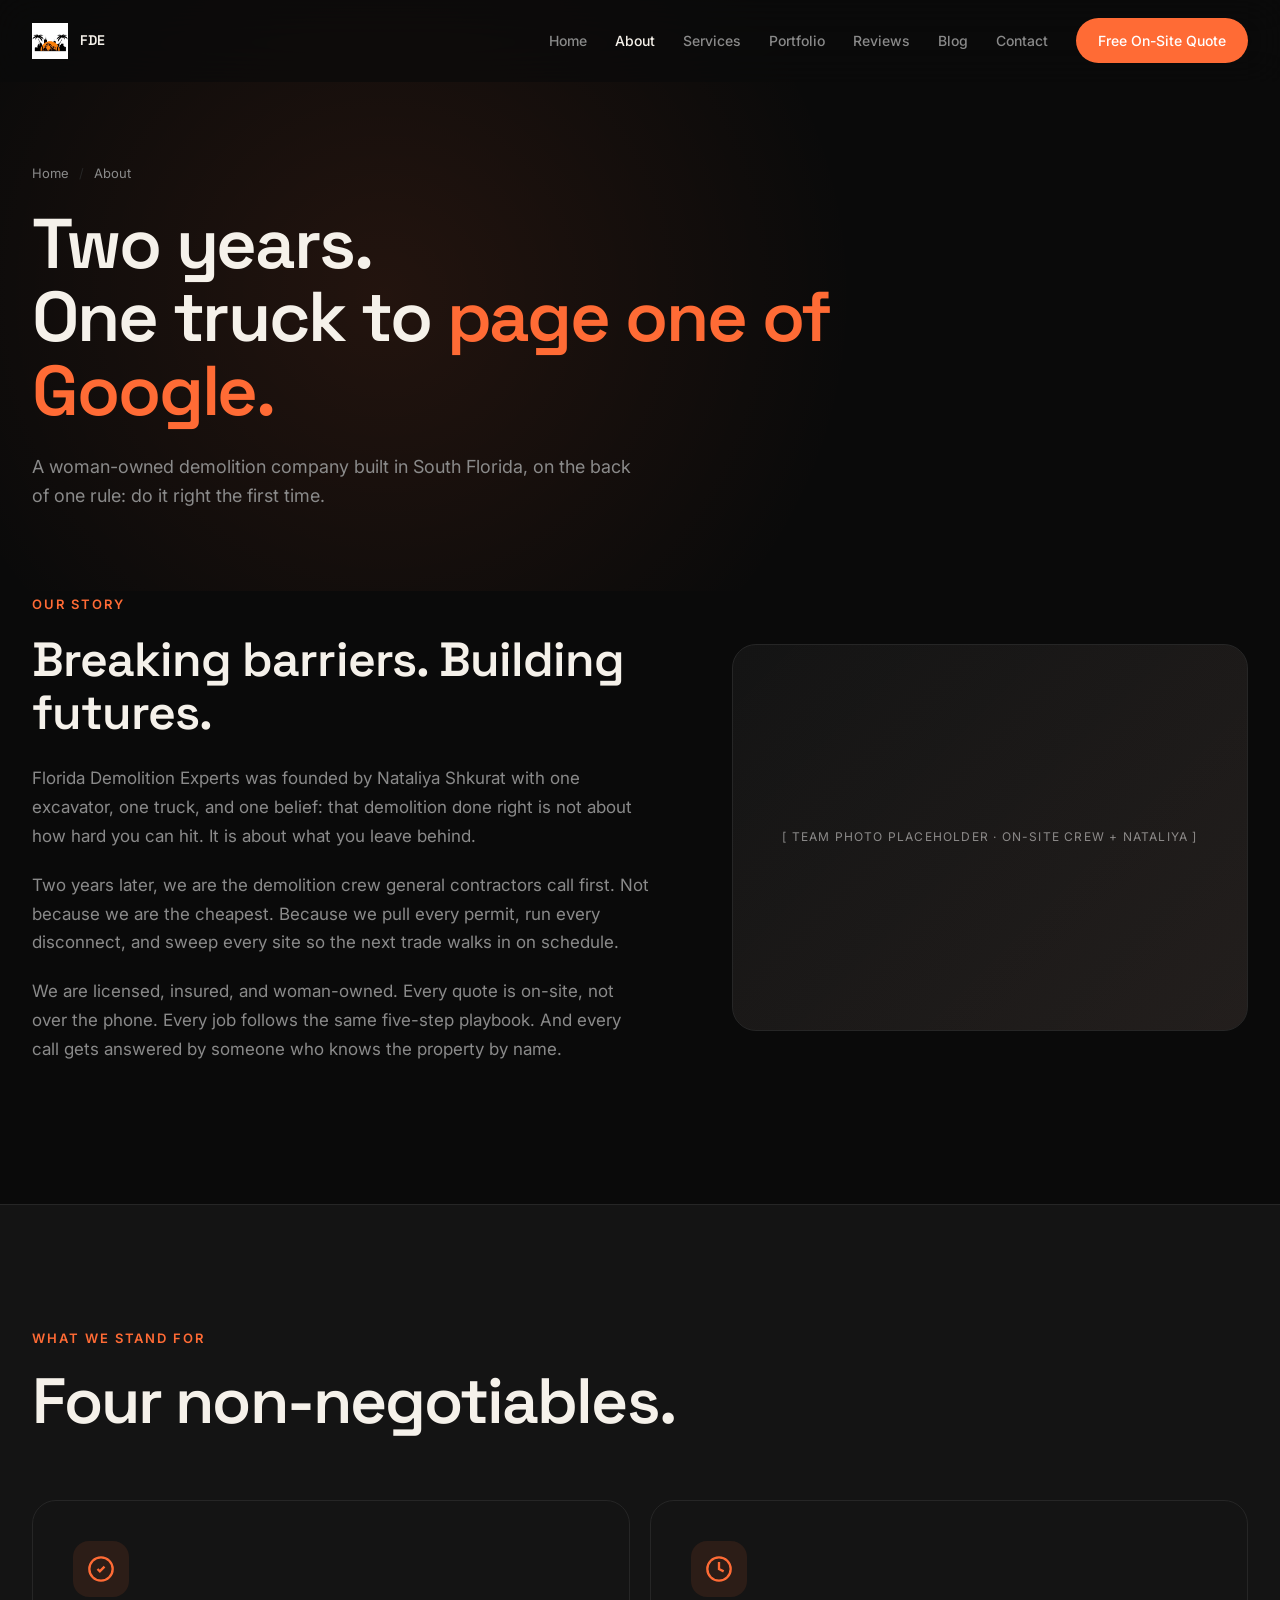
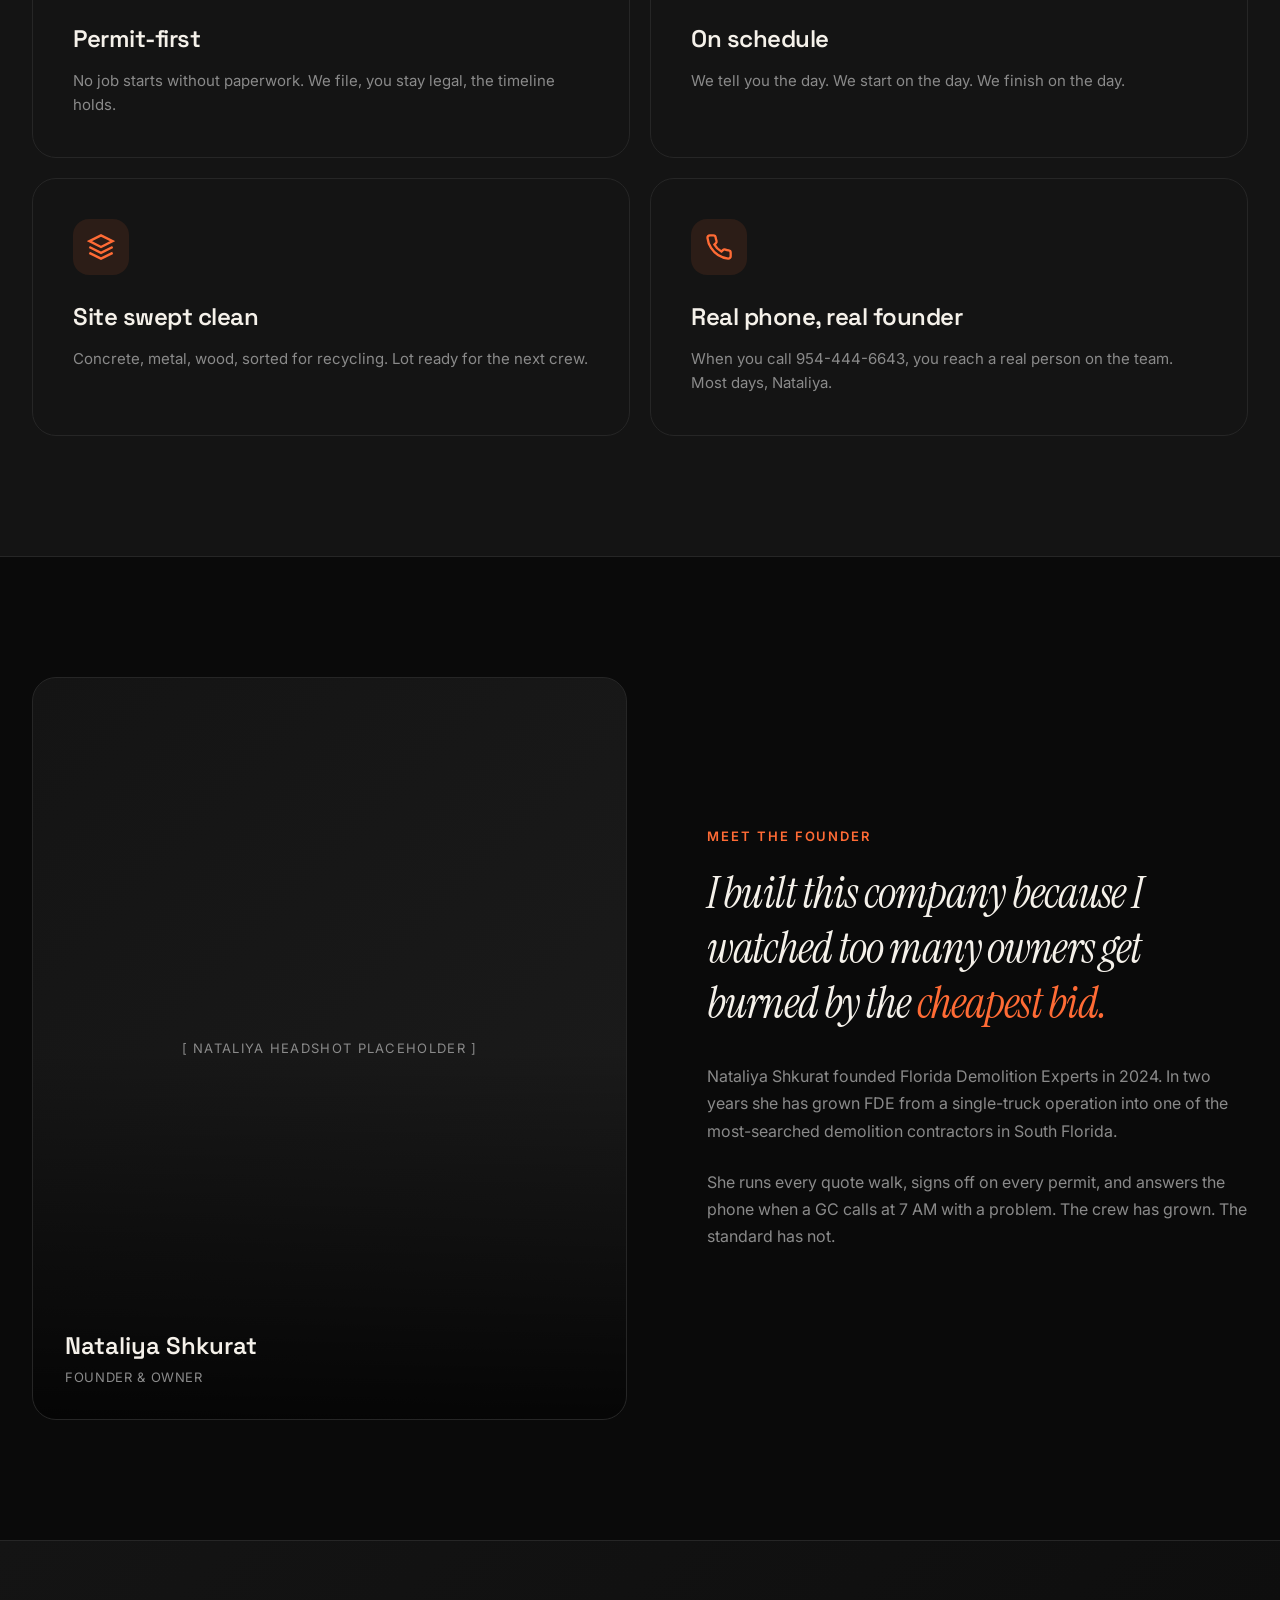
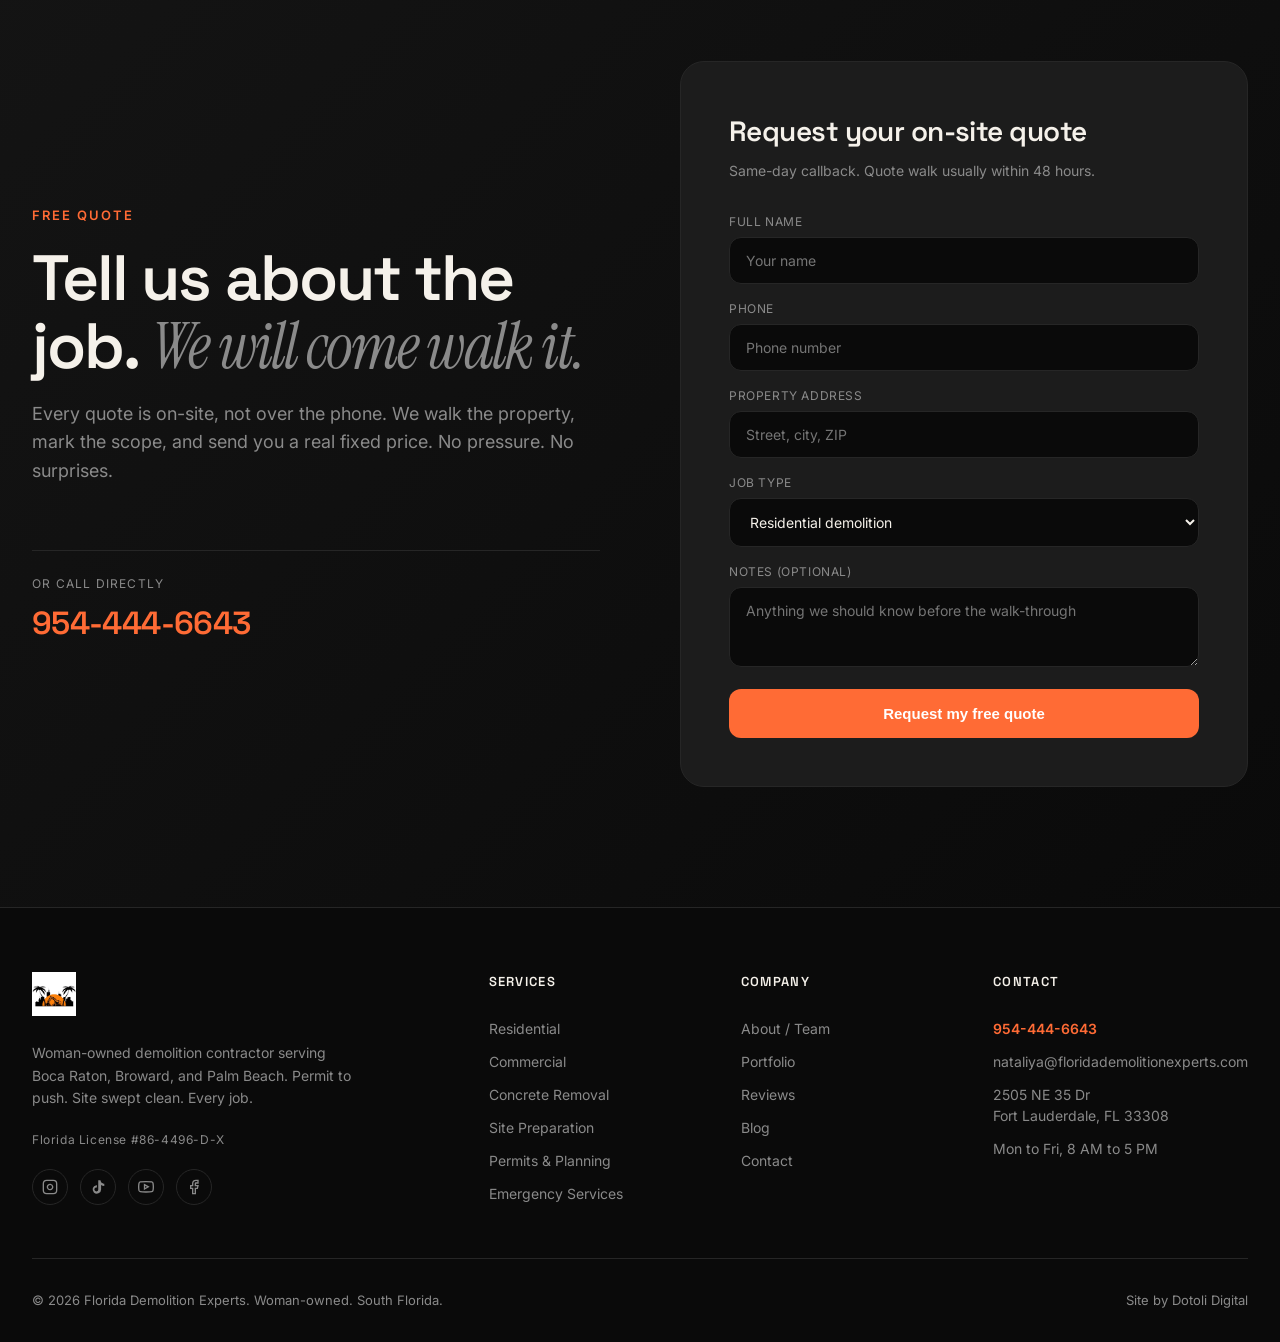
==== about.html @ e2eac2dc "Multi-page rebuild: 13 pages, real FDE brand content, full nav, services pages with FAQ, portfolio, " ====
<!DOCTYPE html>
<html lang="en">
<head>
<meta charset="UTF-8" />
<meta name="viewport" content="width=device-width, initial-scale=1.0" />
<title>About Florida Demolition Experts | Woman-Owned Demolition in South Florida</title>
<meta name="description" content="Florida Demolition Experts is a woman-owned demolition contractor founded by Nataliya Shkurat. Two years from one truck to page one of Google in South Florida." />
<meta property="og:title" content="About Florida Demolition Experts | Woman-Owned Demolition in South Florida" />
<meta property="og:description" content="Florida Demolition Experts is a woman-owned demolition contractor founded by Nataliya Shkurat. Two years from one truck to page one of Google in South Florida." />
<meta property="og:type" content="website" />
<link rel="icon" type="image/png" href="/fde-logo.png" />

<link rel="preconnect" href="https://fonts.googleapis.com">
<link rel="preconnect" href="https://fonts.gstatic.com" crossorigin>
<link href="https://fonts.googleapis.com/css2?family=Space+Grotesk:wght@400;500;600;700&family=Inter:wght@300;400;500;600;700&family=Instrument+Serif:ital@0;1&display=swap" rel="stylesheet">
<link rel="stylesheet" href="/styles.css">
</head>
<body>
<nav class="top" id="nav">
  <div class="container nav-inner">
    <a href="/" class="logo">
      <img src="/fde-logo.png" alt="Florida Demolition Experts" />
      <span class="logo-text">FDE</span>
    </a>
    <button class="nav-toggle" aria-label="Menu" onclick="document.querySelector('.nav-links').classList.toggle('open')">
      <svg viewBox="0 0 24 24" fill="none" stroke="currentColor" stroke-width="2"><line x1="3" y1="6" x2="21" y2="6"/><line x1="3" y1="12" x2="21" y2="12"/><line x1="3" y1="18" x2="21" y2="18"/></svg>
    </button>
    <div class="nav-links">
      <a href="/" class="">Home</a><a href="/about.html" class="active">About</a><a href="/services.html" class="">Services</a><a href="/portfolio.html" class="">Portfolio</a><a href="/reviews.html" class="">Reviews</a><a href="/blog.html" class="">Blog</a><a href="/contact.html" class="">Contact</a>
      <a href="/contact.html" class="nav-cta">Free On-Site Quote</a>
    </div>
  </div>
</nav>
<section class="page-header">
  <div class="container">
    <div class="crumb"><a href="/">Home</a><span class="sep">/</span><span>About</span></div>
    <h1 style="font-family:'Space Grotesk'; font-size: clamp(40px,5.5vw,72px); font-weight: 600; line-height: 1.05; letter-spacing: -0.03em; max-width: 900px;">Two years.<br>One truck to <span style="color: var(--accent);">page one of Google.</span></h1>
    <p style="color: var(--muted); font-size: 18px; max-width: 600px; margin-top: 24px; line-height: 1.6;">A woman-owned demolition company built in South Florida, on the back of one rule: do it right the first time.</p>
  </div>
</section>

<section style="padding-top: 0;">
  <div class="container">
    <div class="two-col">
      <div class="two-col-text reveal">
        <span class="section-eyebrow">Our Story</span>
        <h2>Breaking barriers. Building futures.</h2>
        <p>Florida Demolition Experts was founded by Nataliya Shkurat with one excavator, one truck, and one belief: that demolition done right is not about how hard you can hit. It is about what you leave behind.</p>
        <p>Two years later, we are the demolition crew general contractors call first. Not because we are the cheapest. Because we pull every permit, run every disconnect, and sweep every site so the next trade walks in on schedule.</p>
        <p>We are licensed, insured, and woman-owned. Every quote is on-site, not over the phone. Every job follows the same five-step playbook. And every call gets answered by someone who knows the property by name.</p>
      </div>
      <div class="image-block reveal">[ Team photo placeholder &middot; on-site crew + Nataliya ]</div>
    </div>
  </div>
</section>

<section class="process-section">
  <div class="container">
    <div class="reveal">
      <span class="section-eyebrow">What We Stand For</span>
      <h2 class="section-title">Four non-negotiables.</h2>
    </div>
    <div class="why-grid" style="margin-top: 64px;">
      <div class="why-card reveal">
        <div class="why-icon"><svg width="28" height="28" viewBox="0 0 24 24" fill="none" stroke="currentColor" stroke-width="2"><path d="M9 12l2 2 4-4"/><circle cx="12" cy="12" r="10"/></svg></div>
        <h3>Permit-first</h3>
        <p>No job starts without paperwork. We file, you stay legal, the timeline holds.</p>
      </div>
      <div class="why-card reveal">
        <div class="why-icon"><svg width="28" height="28" viewBox="0 0 24 24" fill="none" stroke="currentColor" stroke-width="2"><circle cx="12" cy="12" r="10"/><polyline points="12 6 12 12 16 14"/></svg></div>
        <h3>On schedule</h3>
        <p>We tell you the day. We start on the day. We finish on the day.</p>
      </div>
      <div class="why-card reveal">
        <div class="why-icon"><svg width="28" height="28" viewBox="0 0 24 24" fill="none" stroke="currentColor" stroke-width="2"><path d="M12 2L2 7l10 5 10-5-10-5z"/><path d="M2 17l10 5 10-5"/><path d="M2 12l10 5 10-5"/></svg></div>
        <h3>Site swept clean</h3>
        <p>Concrete, metal, wood, sorted for recycling. Lot ready for the next crew.</p>
      </div>
      <div class="why-card reveal">
        <div class="why-icon"><svg width="28" height="28" viewBox="0 0 24 24" fill="none" stroke="currentColor" stroke-width="2"><path d="M22 16.92v3a2 2 0 0 1-2.18 2 19.79 19.79 0 0 1-8.63-3.07 19.5 19.5 0 0 1-6-6 19.79 19.79 0 0 1-3.07-8.67A2 2 0 0 1 4.11 2h3a2 2 0 0 1 2 1.72 12.84 12.84 0 0 0 .7 2.81 2 2 0 0 1-.45 2.11L8.09 9.91a16 16 0 0 0 6 6l1.27-1.27a2 2 0 0 1 2.11-.45 12.84 12.84 0 0 0 2.81.7A2 2 0 0 1 22 16.92z"/></svg></div>
        <h3>Real phone, real founder</h3>
        <p>When you call 954-444-6643, you reach a real person on the team. Most days, Nataliya.</p>
      </div>
    </div>
  </div>
</section>

<section>
  <div class="container">
    <div class="founder-grid">
      <div class="founder-image reveal">
        <div class="placeholder-text">[ Nataliya headshot placeholder ]</div>
        <div class="founder-image-overlay"></div>
        <div class="founder-image-text">
          <div class="name">Nataliya Shkurat</div>
          <div class="role">Founder &amp; Owner</div>
        </div>
      </div>
      <div class="reveal">
        <span class="section-eyebrow">Meet the Founder</span>
        <p class="founder-quote">I built this company because I watched too many owners get burned by the <span class="highlight">cheapest bid.</span></p>
        <p class="founder-bio">Nataliya Shkurat founded Florida Demolition Experts in 2024. In two years she has grown FDE from a single-truck operation into one of the most-searched demolition contractors in South Florida.</p>
        <p class="founder-bio">She runs every quote walk, signs off on every permit, and answers the phone when a GC calls at 7 AM with a problem. The crew has grown. The standard has not.</p>
      </div>
    </div>
  </div>
</section>
<section id="contact" class="cta-section">
  <div class="container">
    <div class="cta-grid">
      <div class="reveal">
        <span class="section-eyebrow">Free Quote</span>
        <h2 class="section-title">Tell us about the job. <span class="italic-line">We will come walk it.</span></h2>
        <p class="section-sub">Every quote is on-site, not over the phone. We walk the property, mark the scope, and send you a real fixed price. No pressure. No surprises.</p>
        <div style="display:flex; align-items:center; gap:24px; padding-top: 24px; border-top: 1px solid var(--line);">
          <div>
            <div style="color: var(--muted); font-size: 12px; letter-spacing: 0.1em; text-transform: uppercase; margin-bottom: 6px;">Or call directly</div>
            <a href="tel:9544446643" style="font-family: 'Space Grotesk'; font-size: 32px; font-weight: 600; color: var(--accent); text-decoration: none; letter-spacing: -0.02em;">954-444-6643</a>
          </div>
        </div>
      </div>
      <div class="cta-form-card reveal">
        <h3>Request your on-site quote</h3>
        <p class="sub">Same-day callback. Quote walk usually within 48 hours.</p>
        <form onsubmit="event.preventDefault(); alert('Thanks. We will call you within one business day at the number provided.'); this.reset();">
          <div class="form-field"><label for="name">Full name</label><input id="name" name="name" type="text" required placeholder="Your name" /></div>
          <div class="form-field"><label for="phone">Phone</label><input id="phone" name="phone" type="tel" required placeholder="Phone number" /></div>
          <div class="form-field"><label for="address">Property address</label><input id="address" name="address" type="text" required placeholder="Street, city, ZIP" /></div>
          <div class="form-field"><label for="type">Job type</label>
            <select id="type" name="type">
              <option>Residential demolition</option>
              <option>Commercial demolition</option>
              <option>Concrete removal</option>
              <option>Site preparation</option>
              <option>Pool removal</option>
              <option>Permits only</option>
              <option>Emergency / disaster response</option>
              <option>Not sure yet</option>
            </select>
          </div>
          <div class="form-field"><label for="notes">Notes (optional)</label><textarea id="notes" name="notes" placeholder="Anything we should know before the walk-through"></textarea></div>
          <button type="submit" class="form-submit">Request my free quote</button>
        </form>
      </div>
    </div>
  </div>
</section>
<footer>
  <div class="container">
    <div class="footer-grid">
      <div class="footer-brand">
        <img src="/fde-logo.png" alt="Florida Demolition Experts" />
        <p>Woman-owned demolition contractor serving Boca Raton, Broward, and Palm Beach. Permit to push. Site swept clean. Every job.</p>
        <p class="license">Florida License #86-4496-D-X</p>
        <div class="social-links">
          <a href="https://www.instagram.com/floridademolitionexperts/" target="_blank" rel="noopener" aria-label="Instagram"><svg viewBox="0 0 24 24" fill="none" stroke="currentColor" stroke-width="2"><rect x="2" y="2" width="20" height="20" rx="5"/><path d="M16 11.37A4 4 0 1 1 12.63 8 4 4 0 0 1 16 11.37z"/><line x1="17.5" y1="6.5" x2="17.51" y2="6.5"/></svg></a>
          <a href="https://www.tiktok.com/@florida.demolitio" target="_blank" rel="noopener" aria-label="TikTok"><svg viewBox="0 0 24 24" fill="currentColor"><path d="M19.59 6.69a4.83 4.83 0 0 1-3.77-4.25V2h-3.45v13.67a2.89 2.89 0 0 1-5.2 1.74 2.89 2.89 0 0 1 2.31-4.64 2.93 2.93 0 0 1 .88.13V9.4a6.84 6.84 0 0 0-1-.05A6.33 6.33 0 0 0 5.8 20.1a6.34 6.34 0 0 0 10.86-4.43V9.01a8.16 8.16 0 0 0 4.77 1.52v-3.4a4.85 4.85 0 0 1-1.84-.44z"/></svg></a>
          <a href="https://www.youtube.com/@FloridaDemolitionExperts" target="_blank" rel="noopener" aria-label="YouTube"><svg viewBox="0 0 24 24" fill="none" stroke="currentColor" stroke-width="2"><path d="M22.54 6.42a2.78 2.78 0 0 0-1.94-2C18.88 4 12 4 12 4s-6.88 0-8.6.46a2.78 2.78 0 0 0-1.94 2A29 29 0 0 0 1 11.75a29 29 0 0 0 .46 5.33A2.78 2.78 0 0 0 3.4 19c1.72.46 8.6.46 8.6.46s6.88 0 8.6-.46a2.78 2.78 0 0 0 1.94-2 29 29 0 0 0 .46-5.25 29 29 0 0 0-.46-5.33z"/><polygon points="9.75 15.02 15.5 11.75 9.75 8.48 9.75 15.02"/></svg></a>
          <a href="https://www.facebook.com/profile.php?id=61574911868153" target="_blank" rel="noopener" aria-label="Facebook"><svg viewBox="0 0 24 24" fill="none" stroke="currentColor" stroke-width="2"><path d="M18 2h-3a5 5 0 0 0-5 5v3H7v4h3v8h4v-8h3l1-4h-4V7a1 1 0 0 1 1-1h3z"/></svg></a>
        </div>
      </div>
      <div class="footer-col">
        <h5>Services</h5>
        <a href="/residential.html">Residential</a>
        <a href="/commercial.html">Commercial</a>
        <a href="/concrete-removal.html">Concrete Removal</a>
        <a href="/site-preparation.html">Site Preparation</a>
        <a href="/permits.html">Permits &amp; Planning</a>
        <a href="/emergency.html">Emergency Services</a>
      </div>
      <div class="footer-col">
        <h5>Company</h5>
        <a href="/about.html">About / Team</a>
        <a href="/portfolio.html">Portfolio</a>
        <a href="/reviews.html">Reviews</a>
        <a href="/blog.html">Blog</a>
        <a href="/contact.html">Contact</a>
      </div>
      <div class="footer-col">
        <h5>Contact</h5>
        <a href="tel:9544446643" style="color: var(--accent); font-weight: 600;">954-444-6643</a>
        <a href="mailto:nataliya@floridademolitionexperts.com">nataliya@floridademolitionexperts.com</a>
        <p style="color: var(--muted); font-size: 14px;">2505 NE 35 Dr<br>Fort Lauderdale, FL 33308</p>
        <p style="color: var(--muted); font-size: 14px;">Mon to Fri, 8 AM to 5 PM</p>
      </div>
    </div>
    <div class="footer-bottom">
      <div>&copy; 2026 Florida Demolition Experts. Woman-owned. South Florida.</div>
      <div>Site by Dotoli Digital</div>
    </div>
  </div>
</footer>
<a href="tel:9544446643" class="sticky-cta">Call 954-444-6643</a>
<script>
const nav = document.getElementById('nav');
window.addEventListener('scroll', () => {
  if (window.scrollY > 40) nav.classList.add('scrolled');
  else nav.classList.remove('scrolled');
});
const observer = new IntersectionObserver((entries) => {
  entries.forEach(entry => { if (entry.isIntersecting) entry.target.classList.add('visible'); });
}, { threshold: 0.1, rootMargin: '0px 0px -50px 0px' });
document.querySelectorAll('.reveal').forEach(el => observer.observe(el));
</script>
</body>
</html>
---- styles.css ----
/* ============================================================
   FLORIDA DEMOLITION EXPERTS  |  SHARED STYLES
   ============================================================ */

* { box-sizing: border-box; margin: 0; padding: 0; }

:root {
  --bg: #0A0A0A;
  --surface: #141414;
  --surface-2: #1C1C1C;
  --accent: #FF6B35;
  --accent-2: #FFB400;
  --accent-soft: rgba(255, 107, 53, 0.1);
  --accent-border: rgba(255, 107, 53, 0.3);
  --text: #F5F1EA;
  --muted: #8A8A8A;
  --line: #262626;
}

html { scroll-behavior: smooth; }
body {
  font-family: 'Inter', sans-serif;
  background: var(--bg);
  color: var(--text);
  line-height: 1.5;
  -webkit-font-smoothing: antialiased;
  overflow-x: hidden;
}

.serif { font-family: 'Instrument Serif', serif; font-style: italic; }
.display { font-family: 'Space Grotesk', sans-serif; letter-spacing: -0.02em; }
.container { max-width: 1320px; margin: 0 auto; padding: 0 32px; }
@media (max-width: 768px) { .container { padding: 0 20px; } }

a { color: inherit; text-decoration: none; }

/* ============= NAV ============= */
nav.top {
  position: fixed; top: 0; left: 0; right: 0; z-index: 100;
  padding: 18px 0;
  background: rgba(10, 10, 10, 0.7);
  backdrop-filter: blur(20px);
  -webkit-backdrop-filter: blur(20px);
  border-bottom: 1px solid transparent;
  transition: all 0.3s ease;
}
nav.top.scrolled { border-bottom: 1px solid var(--line); background: rgba(10, 10, 10, 0.95); }
.nav-inner { display: flex; align-items: center; justify-content: space-between; }
.logo { display: flex; align-items: center; gap: 12px; }
.logo img { height: 36px; width: auto; }
.logo-text { font-family: 'Space Grotesk'; font-weight: 600; font-size: 14px; letter-spacing: 0.05em; text-transform: uppercase; }
.nav-links { display: flex; gap: 28px; align-items: center; }
.nav-links a { color: var(--muted); font-size: 14px; font-weight: 500; transition: color 0.2s; }
.nav-links a:hover, .nav-links a.active { color: var(--text); }
.nav-cta { background: var(--accent); color: white !important; padding: 12px 22px; border-radius: 100px; font-weight: 600; font-size: 14px; transition: transform 0.2s, box-shadow 0.2s; }
.nav-cta:hover { transform: translateY(-2px); box-shadow: 0 8px 24px rgba(255, 107, 53, 0.3); }

/* Mobile nav */
.nav-toggle { display: none; background: none; border: none; color: var(--text); cursor: pointer; padding: 8px; }
.nav-toggle svg { width: 24px; height: 24px; }
@media (max-width: 980px) {
  .nav-toggle { display: block; }
  .nav-links {
    position: fixed; top: 72px; left: 0; right: 0;
    background: var(--bg); border-bottom: 1px solid var(--line);
    flex-direction: column; padding: 24px; gap: 20px;
    transform: translateY(-150%); transition: transform 0.3s;
    align-items: stretch;
  }
  .nav-links.open { transform: translateY(0); }
  .nav-links a { padding: 8px 0; font-size: 16px; }
  .nav-cta { text-align: center; }
}

/* ============= HERO ============= */
.hero {
  min-height: 88vh;
  padding: 140px 0 80px;
  position: relative; overflow: hidden;
  display: flex; align-items: center;
}
.hero.hero-tall { min-height: 100vh; }
.hero.hero-short { min-height: 60vh; padding: 160px 0 80px; }
.hero::before {
  content: ''; position: absolute; inset: 0;
  background:
    radial-gradient(circle at 20% 30%, rgba(255, 107, 53, 0.18) 0%, transparent 50%),
    radial-gradient(circle at 80% 70%, rgba(255, 180, 0, 0.10) 0%, transparent 50%),
    linear-gradient(180deg, transparent 40%, var(--bg) 100%);
  z-index: 0;
}
.hero-grid {
  position: absolute; inset: 0; z-index: 0; opacity: 0.4;
  background-image:
    linear-gradient(rgba(255, 255, 255, 0.03) 1px, transparent 1px),
    linear-gradient(90deg, rgba(255, 255, 255, 0.03) 1px, transparent 1px);
  background-size: 60px 60px;
  mask-image: radial-gradient(ellipse at center, black 30%, transparent 75%);
  -webkit-mask-image: radial-gradient(ellipse at center, black 30%, transparent 75%);
}
.hero-content { position: relative; z-index: 1; }
.hero-eyebrow {
  display: inline-flex; align-items: center; gap: 10px;
  background: var(--accent-soft); border: 1px solid var(--accent-border);
  padding: 8px 16px; border-radius: 100px; font-size: 12px; font-weight: 500;
  color: var(--accent); margin-bottom: 28px;
  text-transform: uppercase; letter-spacing: 0.1em;
}
.hero-eyebrow .dot { width: 6px; height: 6px; background: var(--accent); border-radius: 50%; animation: pulse 2s infinite; }
@keyframes pulse { 0%, 100% { opacity: 1; } 50% { opacity: 0.4; } }
.hero h1 {
  font-family: 'Space Grotesk', sans-serif;
  font-size: clamp(40px, 6.5vw, 96px);
  font-weight: 600; line-height: 0.98;
  letter-spacing: -0.04em;
  margin-bottom: 32px;
  max-width: 900px;
}
.hero h1 .accent { color: var(--accent); }
.hero h1 .italic-line { font-family: 'Instrument Serif', serif; font-style: italic; font-weight: 400; color: var(--muted); }
.hero-sub {
  font-size: clamp(16px, 1.5vw, 20px);
  color: var(--muted); max-width: 620px;
  margin-bottom: 48px; line-height: 1.6;
}
.hero-ctas { display: flex; gap: 16px; flex-wrap: wrap; }

/* ============= BUTTONS ============= */
.btn-primary, .btn-secondary {
  display: inline-flex; align-items: center; gap: 10px;
  padding: 18px 32px; border-radius: 100px; font-weight: 600; font-size: 15px;
  transition: all 0.2s; cursor: pointer; border: none;
}
.btn-primary { background: var(--accent); color: white; }
.btn-primary:hover { transform: translateY(-2px); box-shadow: 0 12px 28px rgba(255, 107, 53, 0.35); color: white; }
.btn-secondary { background: transparent; color: var(--text); border: 1px solid var(--line); }
.btn-secondary:hover { background: var(--surface); border-color: var(--text); }
.btn-icon { width: 16px; height: 16px; }

/* ============= TRUST BAR ============= */
.trust-bar { border-top: 1px solid var(--line); border-bottom: 1px solid var(--line); padding: 28px 0; background: var(--surface); }
.trust-inner { display: flex; align-items: center; gap: 48px; flex-wrap: wrap; justify-content: center; }
.trust-item { display: flex; align-items: center; gap: 10px; color: var(--muted); font-size: 13px; font-weight: 500; }
.trust-item svg { color: var(--accent); width: 18px; height: 18px; flex-shrink: 0; }
.trust-divider { width: 1px; height: 16px; background: var(--line); }
@media (max-width: 768px) { .trust-divider { display: none; } .trust-inner { gap: 20px 28px; } }

/* ============= SECTION ============= */
section { padding: 120px 0; position: relative; }
@media (max-width: 768px) { section { padding: 80px 0; } }
.section-eyebrow { display: inline-block; color: var(--accent); font-size: 13px; font-weight: 600; text-transform: uppercase; letter-spacing: 0.15em; margin-bottom: 20px; }
.section-title {
  font-family: 'Space Grotesk', sans-serif;
  font-size: clamp(36px, 5vw, 64px);
  font-weight: 600; line-height: 1.05; letter-spacing: -0.03em;
  margin-bottom: 20px; max-width: 800px;
}
.section-title .italic-line { font-family: 'Instrument Serif', serif; font-style: italic; font-weight: 400; color: var(--muted); }
.section-sub { color: var(--muted); font-size: 18px; max-width: 620px; margin-bottom: 64px; line-height: 1.6; }

/* ============= WHY GRID ============= */
.why-grid { display: grid; grid-template-columns: repeat(2, 1fr); gap: 20px; }
@media (max-width: 768px) { .why-grid { grid-template-columns: 1fr; } }
.why-card {
  background: var(--surface); border: 1px solid var(--line);
  border-radius: 24px; padding: 40px;
  transition: all 0.3s; position: relative; overflow: hidden;
}
.why-card:hover { border-color: var(--accent); transform: translateY(-4px); }
.why-card::before { content: ''; position: absolute; top: 0; left: 0; right: 0; height: 1px; background: linear-gradient(90deg, transparent, var(--accent), transparent); opacity: 0; transition: opacity 0.3s; }
.why-card:hover::before { opacity: 1; }
.why-icon { width: 56px; height: 56px; border-radius: 16px; background: var(--accent-soft); display: flex; align-items: center; justify-content: center; margin-bottom: 24px; color: var(--accent); }
.why-card h3 { font-family: 'Space Grotesk'; font-size: 24px; font-weight: 600; margin-bottom: 12px; letter-spacing: -0.02em; }
.why-card p { color: var(--muted); font-size: 15px; line-height: 1.6; }

/* ============= PROCESS ============= */
.process-section { background: var(--surface); border-top: 1px solid var(--line); border-bottom: 1px solid var(--line); }
.process-grid { display: grid; grid-template-columns: repeat(5, 1fr); gap: 4px; margin-top: 64px; }
@media (max-width: 900px) { .process-grid { grid-template-columns: 1fr 1fr; gap: 16px; } }
@media (max-width: 500px) { .process-grid { grid-template-columns: 1fr; } }
.process-step { background: var(--surface-2); padding: 36px 28px; border-radius: 16px; transition: all 0.3s; }
.process-step:hover { background: #222; }
.step-number { font-family: 'Space Grotesk'; font-size: 14px; font-weight: 700; color: var(--accent); margin-bottom: 16px; letter-spacing: 0.1em; }
.process-step h4 { font-family: 'Space Grotesk'; font-size: 22px; font-weight: 600; margin-bottom: 8px; letter-spacing: -0.02em; }
.process-step p { color: var(--muted); font-size: 13px; line-height: 1.5; }
.process-note { margin-top: 36px; padding: 24px 32px; background: var(--accent-soft); border: 1px solid var(--accent-border); border-radius: 16px; color: var(--text); font-size: 15px; }
.process-note strong { color: var(--accent); }

/* ============= SERVICES ============= */
.services-grid { display: grid; grid-template-columns: repeat(3, 1fr); gap: 20px; }
@media (max-width: 900px) { .services-grid { grid-template-columns: 1fr; } }
.service-card {
  background: var(--surface); border: 1px solid var(--line);
  border-radius: 24px; padding: 40px;
  display: flex; flex-direction: column;
  position: relative; transition: all 0.3s;
  min-height: 420px;
}
.service-card:hover { transform: translateY(-4px); border-color: var(--accent); }
.service-card.featured { border-color: var(--accent); background: linear-gradient(180deg, var(--accent-soft) 0%, var(--surface) 100%); }
.service-tag { position: absolute; top: 24px; right: 24px; background: var(--accent); color: white; padding: 6px 12px; border-radius: 100px; font-size: 11px; font-weight: 600; letter-spacing: 0.05em; text-transform: uppercase; }
.service-card h3 { font-family: 'Space Grotesk'; font-size: 28px; font-weight: 600; margin-bottom: 16px; letter-spacing: -0.02em; }
.service-card > p { color: var(--muted); font-size: 15px; margin-bottom: 28px; line-height: 1.6; }
.service-list { list-style: none; margin-bottom: 32px; flex-grow: 1; }
.service-list li { padding: 10px 0; color: var(--text); font-size: 14px; display: flex; align-items: flex-start; gap: 10px; border-bottom: 1px solid var(--line); }
.service-list li:last-child { border-bottom: none; }
.service-list svg { color: var(--accent); width: 14px; height: 14px; flex-shrink: 0; margin-top: 4px; }
.service-cta { margin-top: auto; color: var(--text); font-weight: 600; font-size: 14px; display: inline-flex; align-items: center; gap: 8px; transition: gap 0.2s, color 0.2s; }
.service-cta:hover { gap: 14px; color: var(--accent); }

/* ============= FOUNDER ============= */
.founder-grid { display: grid; grid-template-columns: 1.1fr 1fr; gap: 80px; align-items: center; }
@media (max-width: 900px) { .founder-grid { grid-template-columns: 1fr; gap: 48px; } }
.founder-image {
  background: linear-gradient(135deg, var(--surface) 0%, var(--surface-2) 100%);
  border-radius: 24px; aspect-ratio: 4/5;
  position: relative; overflow: hidden; border: 1px solid var(--line);
  display: flex; align-items: center; justify-content: center;
}
.founder-image-overlay { position: absolute; inset: 0; background: linear-gradient(180deg, transparent 50%, rgba(0, 0, 0, 0.8) 100%); }
.founder-image-text { position: absolute; bottom: 32px; left: 32px; right: 32px; z-index: 2; }
.founder-image-text .name { font-family: 'Space Grotesk'; font-size: 24px; font-weight: 600; margin-bottom: 4px; }
.founder-image-text .role { color: var(--muted); font-size: 13px; letter-spacing: 0.05em; text-transform: uppercase; }
.founder-image .placeholder-text { position: absolute; z-index: 1; color: var(--muted); font-size: 13px; letter-spacing: 0.1em; text-transform: uppercase; text-align: center; padding: 20px; }
.founder-quote { font-family: 'Instrument Serif', serif; font-style: italic; font-size: clamp(28px, 3.5vw, 44px); line-height: 1.25; margin-bottom: 32px; letter-spacing: -0.02em; }
.founder-quote .highlight { color: var(--accent); }
.founder-bio { color: var(--muted); font-size: 16px; line-height: 1.7; margin-bottom: 24px; }
.founder-signature { display: flex; align-items: center; gap: 16px; padding-top: 32px; border-top: 1px solid var(--line); }
.founder-signature .sig-name { font-family: 'Space Grotesk'; font-weight: 600; font-size: 16px; }
.founder-signature .sig-title { color: var(--muted); font-size: 13px; }

/* ============= STATS STRIP ============= */
.stats-strip { background: var(--accent); padding: 80px 0; }
.stats-grid { display: grid; grid-template-columns: repeat(4, 1fr); gap: 24px; }
@media (max-width: 768px) { .stats-grid { grid-template-columns: 1fr 1fr; gap: 40px 24px; } }
.stat { text-align: left; color: white; }
.stat-number { font-family: 'Space Grotesk'; font-size: clamp(40px, 5vw, 64px); font-weight: 700; line-height: 1; letter-spacing: -0.03em; margin-bottom: 8px; }
.stat-label { font-size: 13px; font-weight: 500; opacity: 0.85; text-transform: uppercase; letter-spacing: 0.1em; }

/* ============= TESTIMONIAL ============= */
.testimonial { max-width: 900px; margin: 0 auto; text-align: center; }
.testimonial-quote { font-family: 'Instrument Serif', serif; font-style: italic; font-size: clamp(28px, 3.5vw, 44px); line-height: 1.3; margin-bottom: 40px; letter-spacing: -0.02em; }
.testimonial-quote::before, .testimonial-quote::after { color: var(--accent); }
.testimonial-quote::before { content: '"'; }
.testimonial-quote::after { content: '"'; }
.testimonial-attribution { color: var(--muted); font-size: 14px; letter-spacing: 0.05em; text-transform: uppercase; }
.testimonial-attribution strong { color: var(--text); font-weight: 600; display: block; margin-bottom: 4px; }
.testimonial-grid { display: grid; grid-template-columns: repeat(3, 1fr); gap: 20px; }
@media (max-width: 900px) { .testimonial-grid { grid-template-columns: 1fr; } }
.testimonial-card { background: var(--surface); border: 1px solid var(--line); border-radius: 24px; padding: 32px; }
.testimonial-card .stars { color: var(--accent); margin-bottom: 16px; font-size: 16px; letter-spacing: 2px; }
.testimonial-card .quote { color: var(--text); font-size: 15px; line-height: 1.7; margin-bottom: 24px; }
.testimonial-card .author { color: var(--muted); font-size: 13px; }
.testimonial-card .author strong { color: var(--text); display: block; margin-bottom: 2px; }

/* ============= CTA ============= */
.cta-section { background: linear-gradient(135deg, var(--surface) 0%, var(--bg) 100%); border-top: 1px solid var(--line); }
.cta-grid { display: grid; grid-template-columns: 1fr 1fr; gap: 80px; align-items: center; }
@media (max-width: 900px) { .cta-grid { grid-template-columns: 1fr; gap: 48px; } }
.cta-form-card { background: var(--surface-2); border: 1px solid var(--line); border-radius: 24px; padding: 48px; }
.cta-form-card h3 { font-family: 'Space Grotesk'; font-size: 28px; font-weight: 600; margin-bottom: 8px; letter-spacing: -0.02em; }
.cta-form-card .sub { color: var(--muted); font-size: 14px; margin-bottom: 32px; }
.form-field { margin-bottom: 16px; }
.form-field label { display: block; color: var(--muted); font-size: 12px; margin-bottom: 6px; letter-spacing: 0.05em; text-transform: uppercase; }
.form-field input, .form-field textarea, .form-field select {
  width: 100%; padding: 14px 16px; background: var(--bg); color: var(--text);
  border: 1px solid var(--line); border-radius: 12px;
  font-family: inherit; font-size: 14px; transition: border-color 0.2s;
}
.form-field input:focus, .form-field textarea:focus, .form-field select:focus { outline: none; border-color: var(--accent); }
.form-field textarea { min-height: 80px; resize: vertical; }
.form-submit { width: 100%; background: var(--accent); color: white; padding: 16px; border-radius: 12px; border: none; font-weight: 600; font-size: 15px; cursor: pointer; transition: all 0.2s; }
.form-submit:hover { transform: translateY(-1px); box-shadow: 0 8px 24px rgba(255, 107, 53, 0.35); }

/* ============= PAGE HEADER (interior pages) ============= */
.page-header { padding: 160px 0 80px; position: relative; overflow: hidden; }
.page-header::before { content: ''; position: absolute; inset: 0; background: radial-gradient(circle at 30% 50%, var(--accent-soft) 0%, transparent 50%); }
.page-header .container { position: relative; z-index: 1; }
.crumb { display: inline-flex; gap: 10px; color: var(--muted); font-size: 13px; margin-bottom: 24px; }
.crumb a { color: var(--muted); }
.crumb a:hover { color: var(--accent); }
.crumb .sep { color: var(--line); }

/* ============= CONTENT BLOCKS ============= */
.two-col { display: grid; grid-template-columns: 1.2fr 1fr; gap: 80px; align-items: center; }
@media (max-width: 900px) { .two-col { grid-template-columns: 1fr; gap: 48px; } }
.two-col-text h2 { font-family: 'Space Grotesk'; font-size: clamp(32px, 4vw, 48px); font-weight: 600; line-height: 1.1; letter-spacing: -0.02em; margin-bottom: 24px; }
.two-col-text p { color: var(--muted); font-size: 17px; line-height: 1.7; margin-bottom: 20px; }
.two-col-text ul { list-style: none; margin: 24px 0; }
.two-col-text ul li { padding: 12px 0 12px 28px; position: relative; color: var(--text); font-size: 16px; border-bottom: 1px solid var(--line); }
.two-col-text ul li::before { content: '→'; position: absolute; left: 0; color: var(--accent); font-weight: 700; }
.image-block { background: linear-gradient(135deg, var(--surface) 0%, var(--surface-2) 100%); border: 1px solid var(--line); border-radius: 24px; aspect-ratio: 4/3; display: flex; align-items: center; justify-content: center; color: var(--muted); text-transform: uppercase; letter-spacing: 0.1em; font-size: 12px; text-align: center; padding: 24px; position: relative; overflow: hidden; }
.image-block::before { content: ''; position: absolute; inset: 0; background: linear-gradient(135deg, transparent, var(--accent-soft)); opacity: 0.3; }

/* ============= PORTFOLIO ============= */
.portfolio-grid { display: grid; grid-template-columns: repeat(3, 1fr); gap: 20px; }
@media (max-width: 900px) { .portfolio-grid { grid-template-columns: 1fr 1fr; } }
@media (max-width: 600px) { .portfolio-grid { grid-template-columns: 1fr; } }
.portfolio-card { background: var(--surface); border: 1px solid var(--line); border-radius: 20px; overflow: hidden; transition: all 0.3s; }
.portfolio-card:hover { transform: translateY(-4px); border-color: var(--accent); }
.portfolio-thumb { aspect-ratio: 4/3; background: linear-gradient(135deg, var(--surface-2) 0%, #2A2A2A 100%); display: flex; align-items: center; justify-content: center; color: var(--muted); font-size: 12px; text-transform: uppercase; letter-spacing: 0.1em; position: relative; }
.portfolio-thumb::before { content: ''; position: absolute; inset: 0; background: linear-gradient(135deg, transparent, var(--accent-soft)); opacity: 0.5; }
.portfolio-card-body { padding: 24px; }
.portfolio-card-body .meta { color: var(--accent); font-size: 11px; text-transform: uppercase; letter-spacing: 0.15em; margin-bottom: 10px; font-weight: 600; }
.portfolio-card-body h4 { font-family: 'Space Grotesk'; font-size: 20px; font-weight: 600; margin-bottom: 8px; letter-spacing: -0.01em; }
.portfolio-card-body p { color: var(--muted); font-size: 14px; line-height: 1.5; }

/* ============= FAQ ============= */
.faq-list { max-width: 800px; margin: 0 auto; }
.faq-item { border-bottom: 1px solid var(--line); padding: 24px 0; cursor: pointer; }
.faq-item summary { font-family: 'Space Grotesk'; font-size: 18px; font-weight: 600; cursor: pointer; list-style: none; display: flex; justify-content: space-between; align-items: center; }
.faq-item summary::-webkit-details-marker { display: none; }
.faq-item summary::after { content: '+'; color: var(--accent); font-size: 24px; transition: transform 0.2s; }
.faq-item[open] summary::after { transform: rotate(45deg); }
.faq-item p { color: var(--muted); font-size: 15px; line-height: 1.7; padding-top: 16px; }

/* ============= FOOTER ============= */
footer { background: var(--bg); border-top: 1px solid var(--line); padding: 64px 0 32px; }
.footer-grid { display: grid; grid-template-columns: 2fr 1fr 1fr 1fr; gap: 48px; margin-bottom: 48px; }
@media (max-width: 900px) { .footer-grid { grid-template-columns: 1fr 1fr; gap: 40px 24px; } }
.footer-brand img { height: 44px; margin-bottom: 20px; }
.footer-brand p { color: var(--muted); font-size: 14px; line-height: 1.6; max-width: 320px; margin-bottom: 20px; }
.footer-brand .license { color: var(--muted); font-size: 12px; letter-spacing: 0.05em; }
.footer-col h5 { font-family: 'Space Grotesk'; font-size: 13px; font-weight: 600; color: var(--text); text-transform: uppercase; letter-spacing: 0.1em; margin-bottom: 20px; }
.footer-col a, .footer-col p { display: block; color: var(--muted); font-size: 14px; padding: 6px 0; transition: color 0.2s; }
.footer-col a:hover { color: var(--accent); }
.social-links { display: flex; gap: 12px; margin-top: 16px; }
.social-links a { width: 36px; height: 36px; border: 1px solid var(--line); border-radius: 50%; display: flex; align-items: center; justify-content: center; color: var(--muted); transition: all 0.2s; }
.social-links a:hover { border-color: var(--accent); color: var(--accent); }
.social-links svg { width: 16px; height: 16px; }
.footer-bottom { padding-top: 32px; border-top: 1px solid var(--line); display: flex; justify-content: space-between; align-items: center; gap: 16px; flex-wrap: wrap; color: var(--muted); font-size: 13px; }

/* ============= REVEALS ============= */
.reveal { opacity: 0; transform: translateY(30px); transition: opacity 0.8s ease, transform 0.8s ease; }
.reveal.visible { opacity: 1; transform: translateY(0); }

/* ============= STICKY MOBILE CTA ============= */
.sticky-cta { display: none; position: fixed; bottom: 16px; left: 16px; right: 16px; z-index: 99; background: var(--accent); color: white; padding: 16px; border-radius: 100px; text-align: center; font-weight: 600; box-shadow: 0 12px 32px rgba(0, 0, 0, 0.4); }
@media (max-width: 768px) { .sticky-cta { display: block; } footer { padding-bottom: 100px; } }
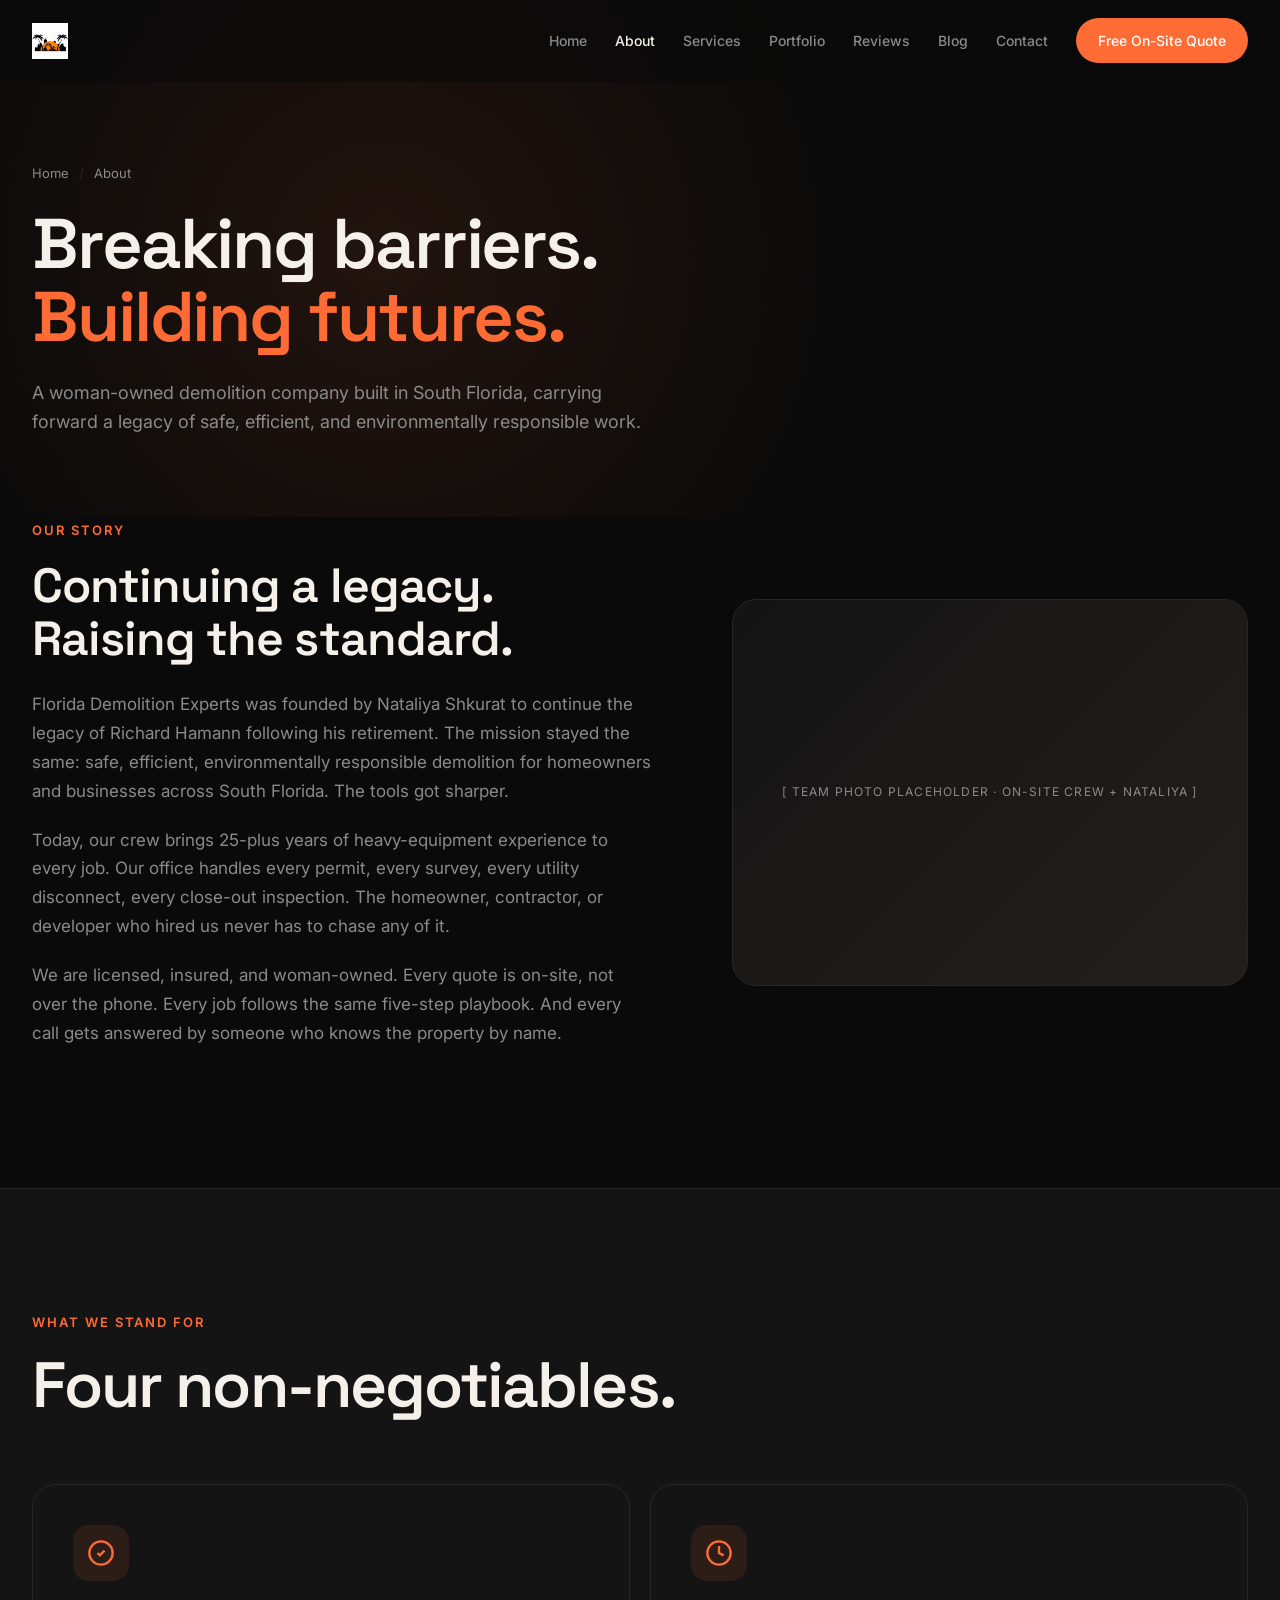
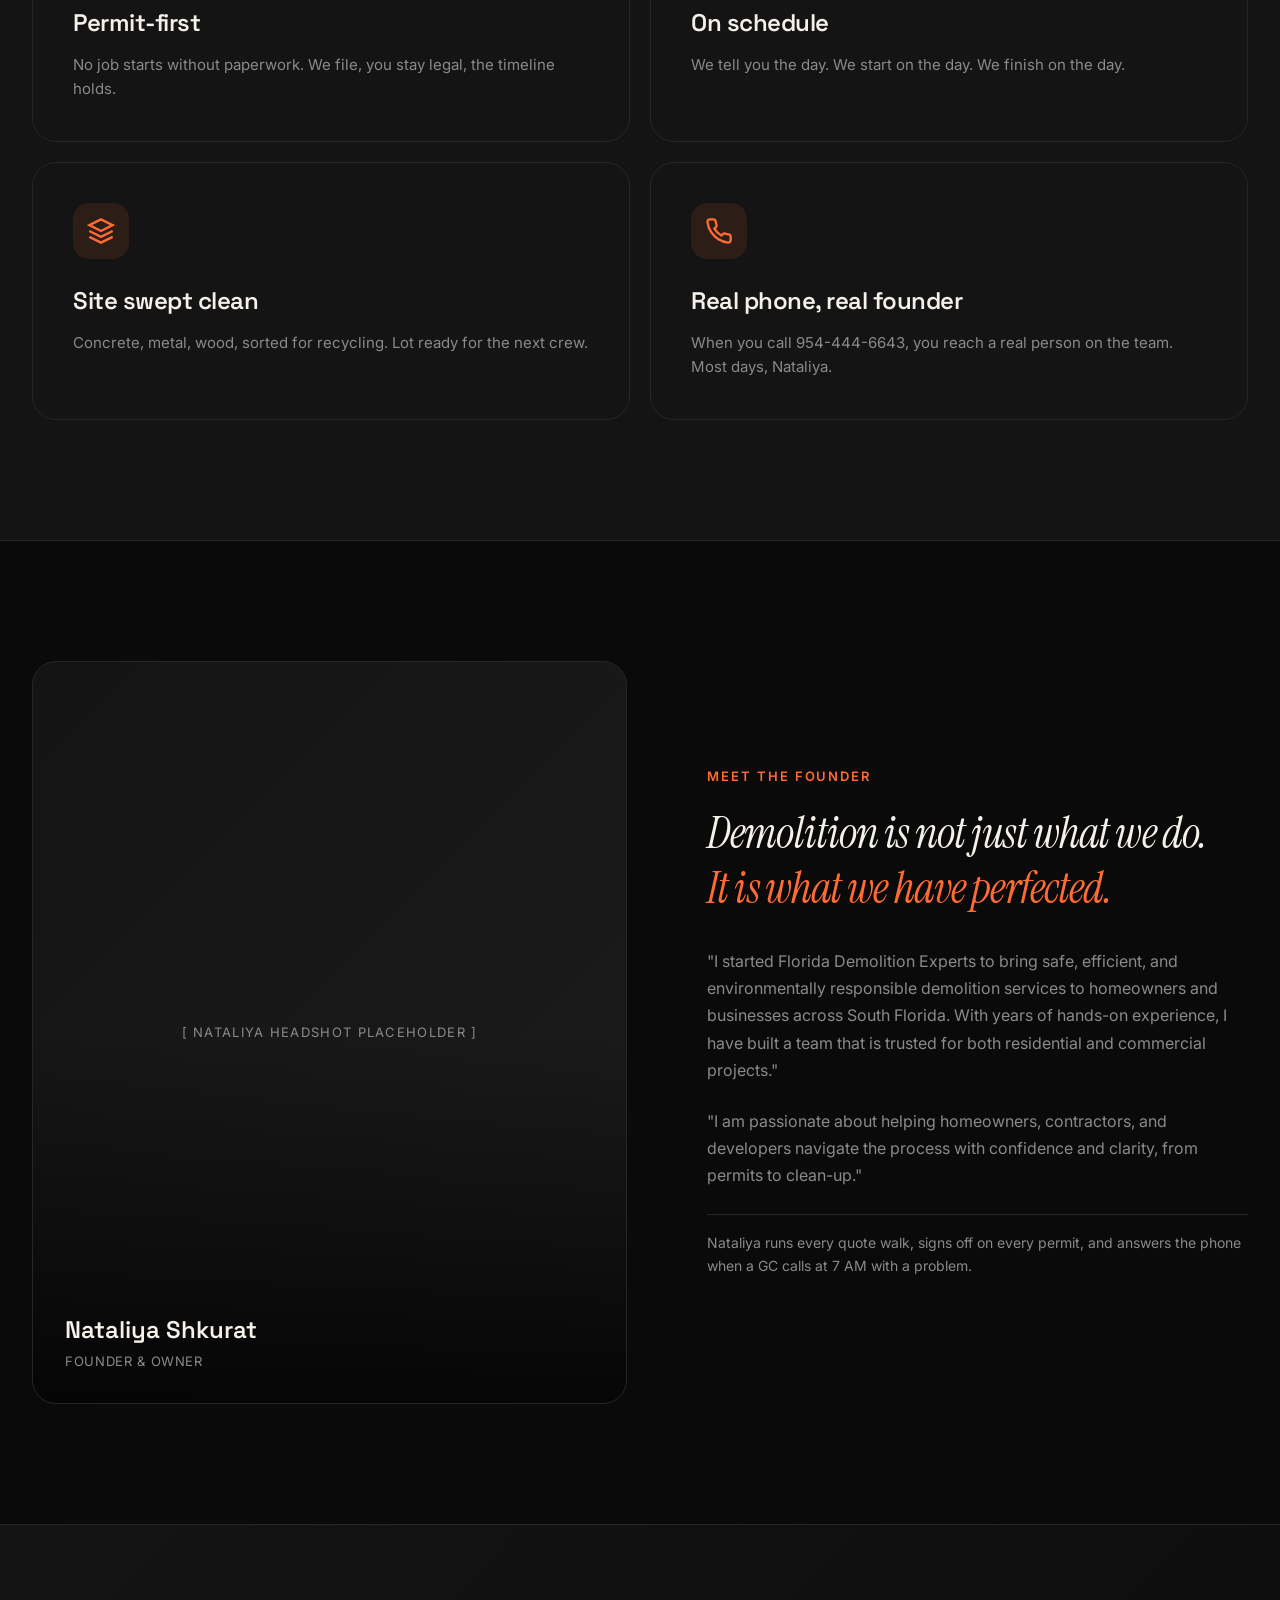
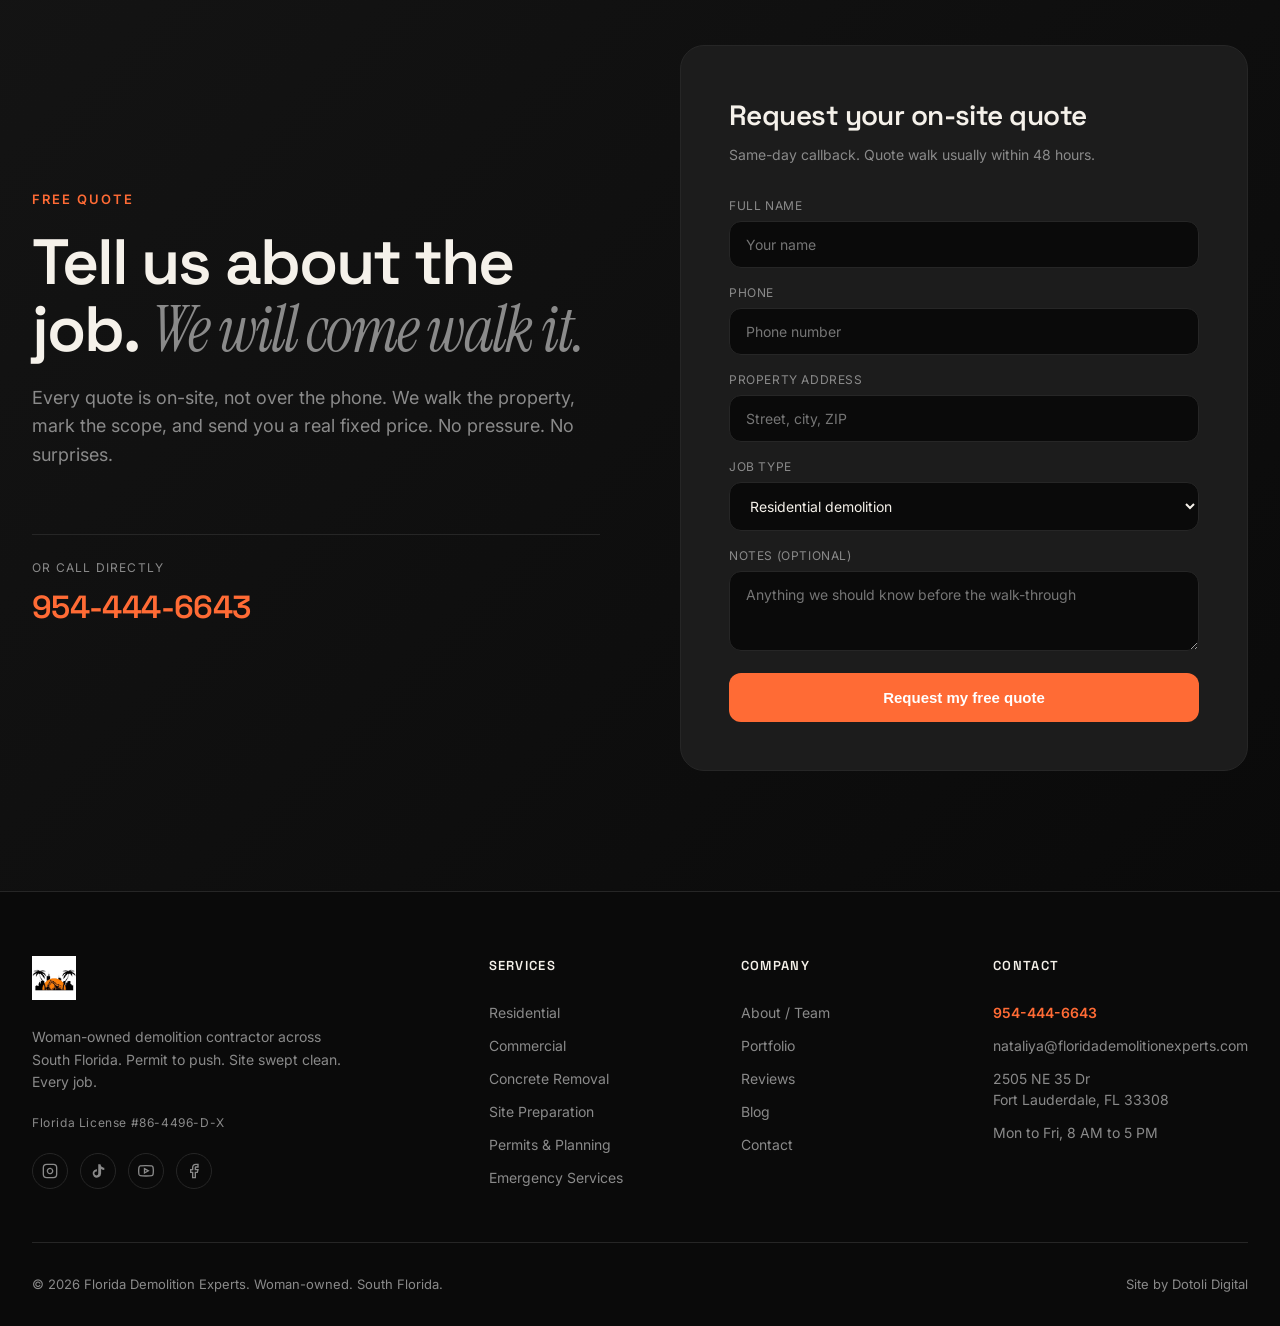
==== commit e4f1f219: "On-brand polish: simplified logo, authentic Nataliya bio, South Florida wording, more testimonials, " ====
--- a/about.html
+++ b/about.html
@@ -4,9 +4,9 @@
 <meta charset="UTF-8" />
 <meta name="viewport" content="width=device-width, initial-scale=1.0" />
 <title>About Florida Demolition Experts | Woman-Owned Demolition in South Florida</title>
-<meta name="description" content="Florida Demolition Experts is a woman-owned demolition contractor founded by Nataliya Shkurat. Two years from one truck to page one of Google in South Florida." />
+<meta name="description" content="Florida Demolition Experts is a woman-owned demolition contractor founded by Nataliya Shkurat, continuing the legacy of Richard Hamann. Safe, efficient, environmentally responsible demolition across South Florida." />
 <meta property="og:title" content="About Florida Demolition Experts | Woman-Owned Demolition in South Florida" />
-<meta property="og:description" content="Florida Demolition Experts is a woman-owned demolition contractor founded by Nataliya Shkurat. Two years from one truck to page one of Google in South Florida." />
+<meta property="og:description" content="Florida Demolition Experts is a woman-owned demolition contractor founded by Nataliya Shkurat, continuing the legacy of Richard Hamann. Safe, efficient, environmentally responsible demolition across South Florida." />
 <meta property="og:type" content="website" />
 <link rel="icon" type="image/png" href="/fde-logo.png" />
 
@@ -20,7 +20,6 @@
   <div class="container nav-inner">
     <a href="/" class="logo">
       <img src="/fde-logo.png" alt="Florida Demolition Experts" />
-      <span class="logo-text">FDE</span>
     </a>
     <button class="nav-toggle" aria-label="Menu" onclick="document.querySelector('.nav-links').classList.toggle('open')">
       <svg viewBox="0 0 24 24" fill="none" stroke="currentColor" stroke-width="2"><line x1="3" y1="6" x2="21" y2="6"/><line x1="3" y1="12" x2="21" y2="12"/><line x1="3" y1="18" x2="21" y2="18"/></svg>
@@ -34,8 +33,8 @@
 <section class="page-header">
   <div class="container">
     <div class="crumb"><a href="/">Home</a><span class="sep">/</span><span>About</span></div>
-    <h1 style="font-family:'Space Grotesk'; font-size: clamp(40px,5.5vw,72px); font-weight: 600; line-height: 1.05; letter-spacing: -0.03em; max-width: 900px;">Two years.<br>One truck to <span style="color: var(--accent);">page one of Google.</span></h1>
-    <p style="color: var(--muted); font-size: 18px; max-width: 600px; margin-top: 24px; line-height: 1.6;">A woman-owned demolition company built in South Florida, on the back of one rule: do it right the first time.</p>
+    <h1 style="font-family:'Space Grotesk'; font-size: clamp(40px,5.5vw,72px); font-weight: 600; line-height: 1.05; letter-spacing: -0.03em; max-width: 900px;">Breaking barriers.<br><span style="color: var(--accent);">Building futures.</span></h1>
+    <p style="color: var(--muted); font-size: 18px; max-width: 620px; margin-top: 24px; line-height: 1.6;">A woman-owned demolition company built in South Florida, carrying forward a legacy of safe, efficient, and environmentally responsible work.</p>
   </div>
 </section>
 
@@ -44,9 +43,9 @@
     <div class="two-col">
       <div class="two-col-text reveal">
         <span class="section-eyebrow">Our Story</span>
-        <h2>Breaking barriers. Building futures.</h2>
-        <p>Florida Demolition Experts was founded by Nataliya Shkurat with one excavator, one truck, and one belief: that demolition done right is not about how hard you can hit. It is about what you leave behind.</p>
-        <p>Two years later, we are the demolition crew general contractors call first. Not because we are the cheapest. Because we pull every permit, run every disconnect, and sweep every site so the next trade walks in on schedule.</p>
+        <h2>Continuing a legacy. Raising the standard.</h2>
+        <p>Florida Demolition Experts was founded by Nataliya Shkurat to continue the legacy of Richard Hamann following his retirement. The mission stayed the same: safe, efficient, environmentally responsible demolition for homeowners and businesses across South Florida. The tools got sharper.</p>
+        <p>Today, our crew brings 25-plus years of heavy-equipment experience to every job. Our office handles every permit, every survey, every utility disconnect, every close-out inspection. The homeowner, contractor, or developer who hired us never has to chase any of it.</p>
         <p>We are licensed, insured, and woman-owned. Every quote is on-site, not over the phone. Every job follows the same five-step playbook. And every call gets answered by someone who knows the property by name.</p>
       </div>
       <div class="image-block reveal">[ Team photo placeholder &middot; on-site crew + Nataliya ]</div>
@@ -98,9 +97,10 @@
       </div>
       <div class="reveal">
         <span class="section-eyebrow">Meet the Founder</span>
-        <p class="founder-quote">I built this company because I watched too many owners get burned by the <span class="highlight">cheapest bid.</span></p>
-        <p class="founder-bio">Nataliya Shkurat founded Florida Demolition Experts in 2024. In two years she has grown FDE from a single-truck operation into one of the most-searched demolition contractors in South Florida.</p>
-        <p class="founder-bio">She runs every quote walk, signs off on every permit, and answers the phone when a GC calls at 7 AM with a problem. The crew has grown. The standard has not.</p>
+        <p class="founder-quote">Demolition is not just what we do.<br><span class="highlight">It is what we have perfected.</span></p>
+        <p class="founder-bio">"I started Florida Demolition Experts to bring safe, efficient, and environmentally responsible demolition services to homeowners and businesses across South Florida. With years of hands-on experience, I have built a team that is trusted for both residential and commercial projects."</p>
+        <p class="founder-bio">"I am passionate about helping homeowners, contractors, and developers navigate the process with confidence and clarity, from permits to clean-up."</p>
+        <p class="founder-bio" style="color: var(--muted); font-size: 14px; padding-top: 16px; border-top: 1px solid var(--line);">Nataliya runs every quote walk, signs off on every permit, and answers the phone when a GC calls at 7 AM with a problem.</p>
       </div>
     </div>
   </div>
@@ -150,7 +150,7 @@
     <div class="footer-grid">
       <div class="footer-brand">
         <img src="/fde-logo.png" alt="Florida Demolition Experts" />
-        <p>Woman-owned demolition contractor serving Boca Raton, Broward, and Palm Beach. Permit to push. Site swept clean. Every job.</p>
+        <p>Woman-owned demolition contractor across South Florida. Permit to push. Site swept clean. Every job.</p>
         <p class="license">Florida License #86-4496-D-X</p>
         <div class="social-links">
           <a href="https://www.instagram.com/floridademolitionexperts/" target="_blank" rel="noopener" aria-label="Instagram"><svg viewBox="0 0 24 24" fill="none" stroke="currentColor" stroke-width="2"><rect x="2" y="2" width="20" height="20" rx="5"/><path d="M16 11.37A4 4 0 1 1 12.63 8 4 4 0 0 1 16 11.37z"/><line x1="17.5" y1="6.5" x2="17.51" y2="6.5"/></svg></a>
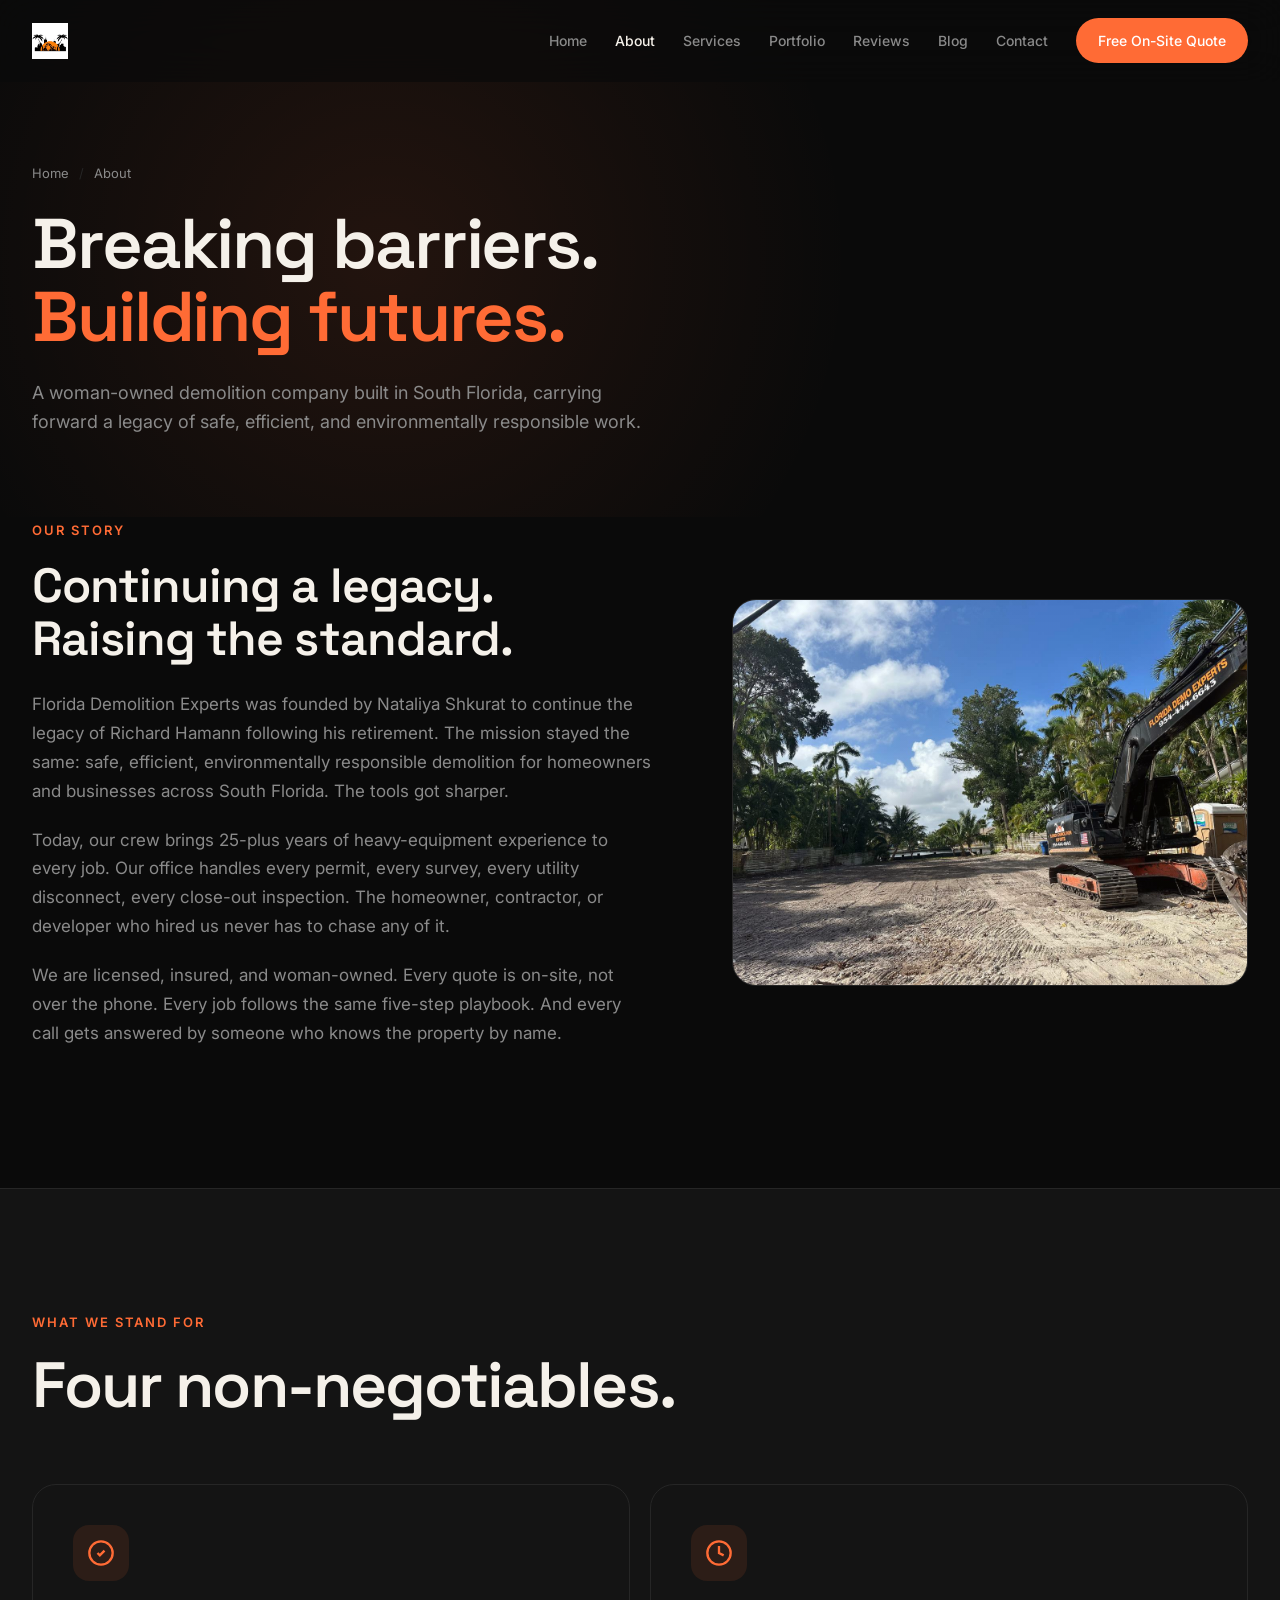
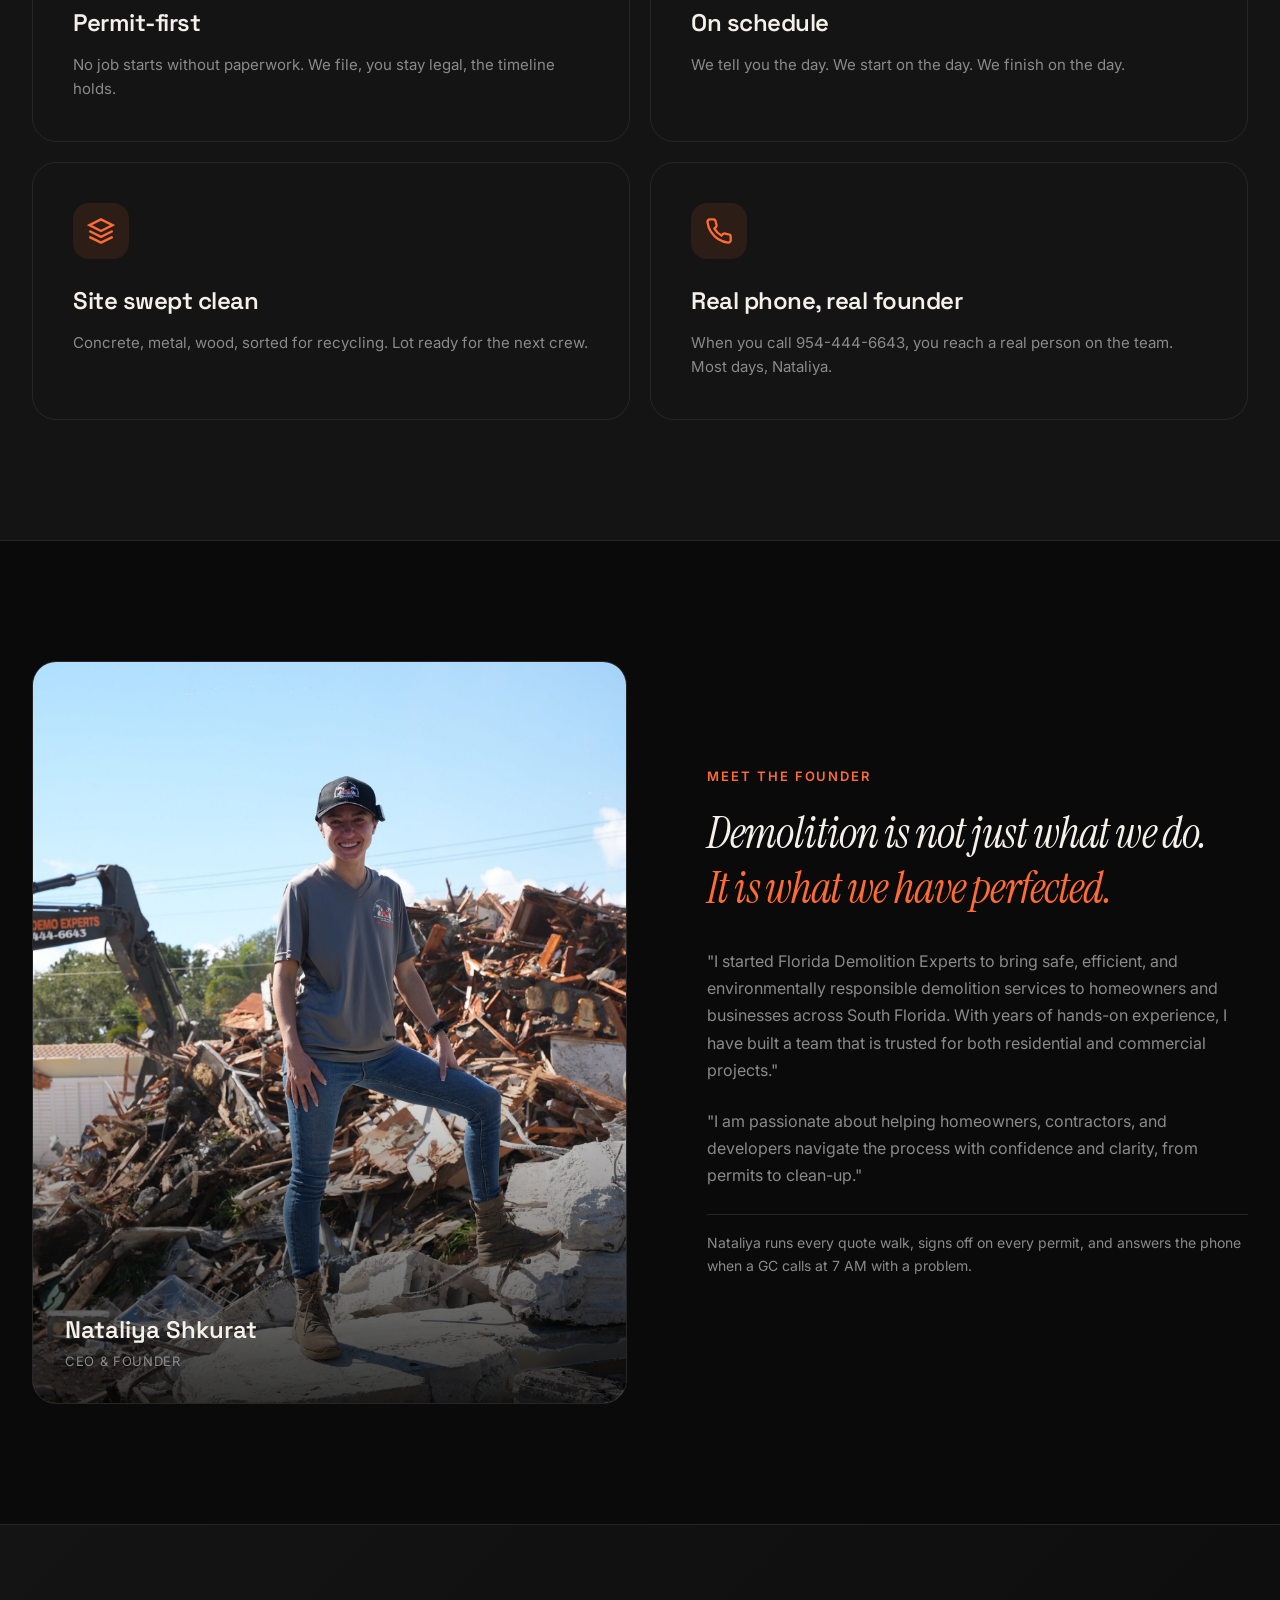
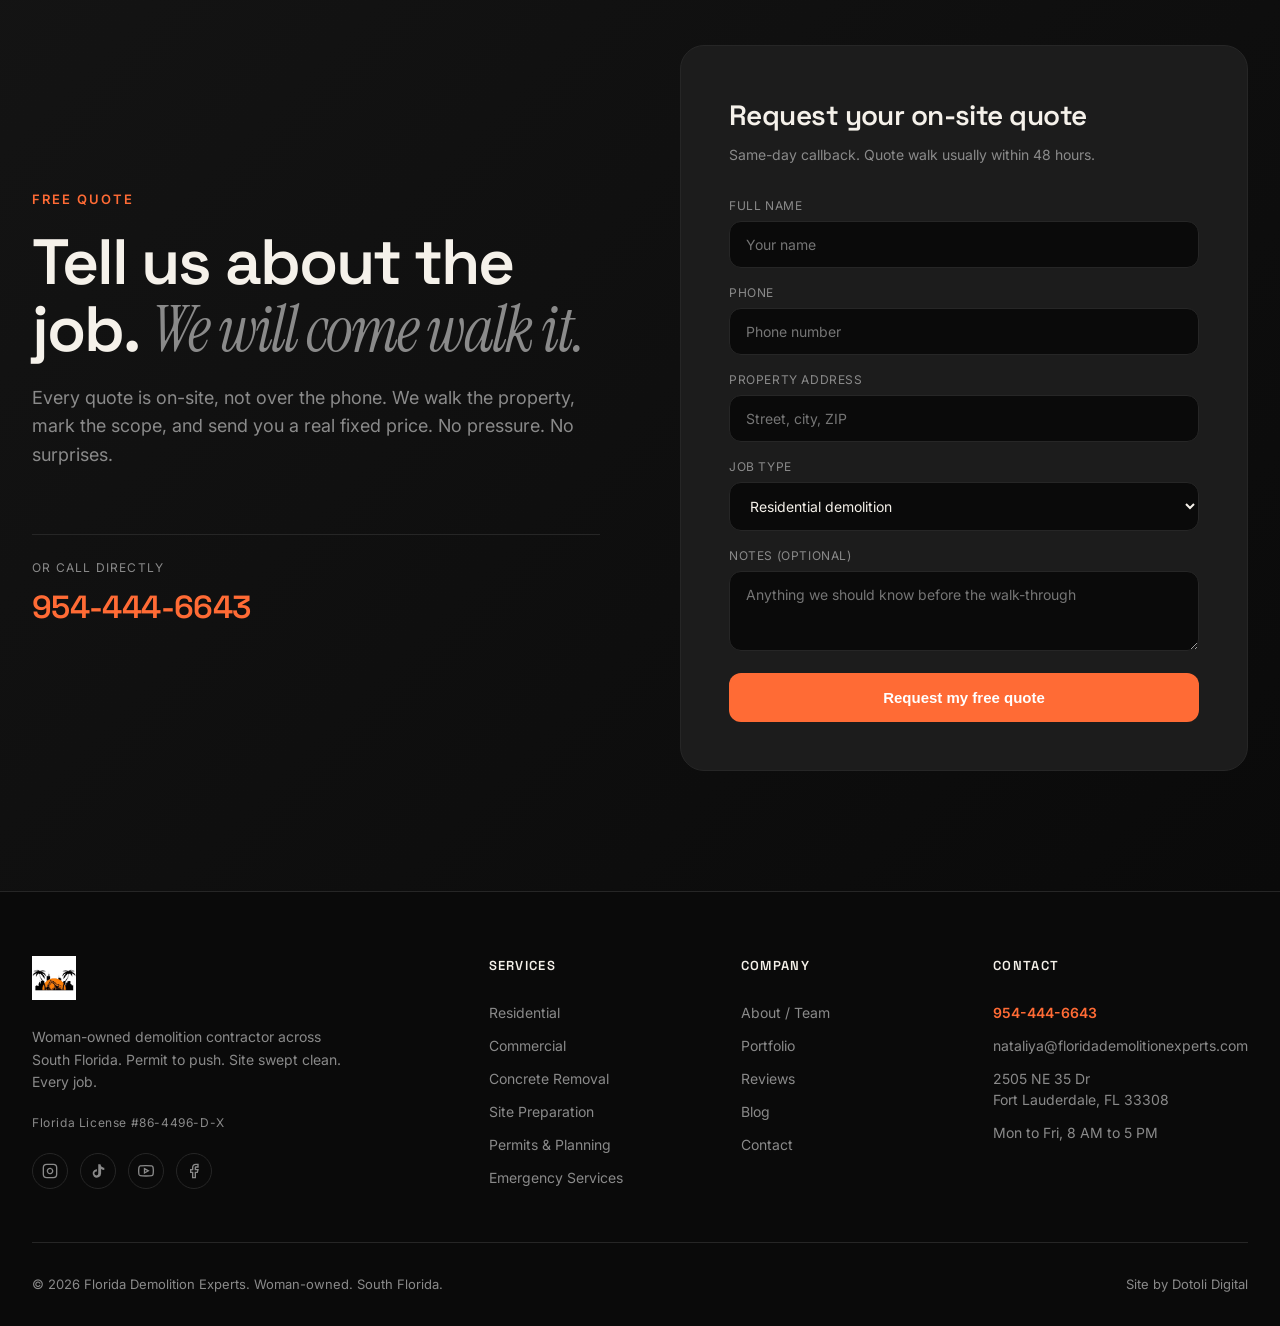
==== commit 0843f4d1: "Add real FDE photography (17 job-site photos + founder headshot) and 4 YouTube video embeds (Watch U" ====
--- a/about.html
+++ b/about.html
@@ -48,7 +48,7 @@
         <p>Today, our crew brings 25-plus years of heavy-equipment experience to every job. Our office handles every permit, every survey, every utility disconnect, every close-out inspection. The homeowner, contractor, or developer who hired us never has to chase any of it.</p>
         <p>We are licensed, insured, and woman-owned. Every quote is on-site, not over the phone. Every job follows the same five-step playbook. And every call gets answered by someone who knows the property by name.</p>
       </div>
-      <div class="image-block reveal">[ Team photo placeholder &middot; on-site crew + Nataliya ]</div>
+      <div class="image-block has-image reveal"><img src="/img/job-625.jpg" alt="FDE crew on a South Florida job site" loading="lazy" /></div>
     </div>
   </div>
 </section>
@@ -87,12 +87,12 @@
 <section>
   <div class="container">
     <div class="founder-grid">
-      <div class="founder-image reveal">
-        <div class="placeholder-text">[ Nataliya headshot placeholder ]</div>
+      <div class="founder-image has-image reveal">
+        <img src="/img/founder-1.jpg" alt="Nataliya Shkurat, CEO and Founder of Florida Demolition Experts" loading="lazy" />
         <div class="founder-image-overlay"></div>
         <div class="founder-image-text">
           <div class="name">Nataliya Shkurat</div>
-          <div class="role">Founder &amp; Owner</div>
+          <div class="role">CEO &amp; Founder</div>
         </div>
       </div>
       <div class="reveal">
--- a/styles.css
+++ b/styles.css
@@ -89,6 +89,28 @@
     linear-gradient(180deg, transparent 40%, var(--bg) 100%);
   z-index: 0;
 }
+.hero.with-bg-image { background-size: cover; background-position: center; }
+.hero.with-bg-image::before {
+  background:
+    linear-gradient(110deg, rgba(10, 10, 10, 0.96) 0%, rgba(10, 10, 10, 0.85) 45%, rgba(10, 10, 10, 0.55) 100%),
+    linear-gradient(180deg, transparent 60%, var(--bg) 100%);
+}
+
+/* ============= VIDEO EMBED ============= */
+.video-grid { display: grid; grid-template-columns: repeat(3, 1fr); gap: 20px; }
+@media (max-width: 900px) { .video-grid { grid-template-columns: 1fr; } }
+.video-wrap { position: relative; padding-bottom: 56.25%; height: 0; overflow: hidden; border-radius: 20px; background: var(--surface); border: 1px solid var(--line); }
+.video-wrap iframe { position: absolute; top: 0; left: 0; width: 100%; height: 100%; border: 0; }
+.video-caption { color: var(--muted); font-size: 13px; padding: 14px 4px 0; line-height: 1.5; }
+.video-caption strong { color: var(--text); display: block; font-family: 'Space Grotesk'; font-size: 15px; font-weight: 600; margin-bottom: 4px; }
+
+/* ============= IMAGE TREATMENT ============= */
+.portfolio-thumb.has-image { background: none; padding: 0; }
+.portfolio-thumb.has-image img { width: 100%; height: 100%; object-fit: cover; display: block; }
+.image-block.has-image { background: none; padding: 0; overflow: hidden; }
+.image-block.has-image img { width: 100%; height: 100%; object-fit: cover; display: block; }
+.founder-image.has-image { background: none; }
+.founder-image.has-image img { width: 100%; height: 100%; object-fit: cover; display: block; position: relative; z-index: 0; }
 .hero-grid {
   position: absolute; inset: 0; z-index: 0; opacity: 0.4;
   background-image:
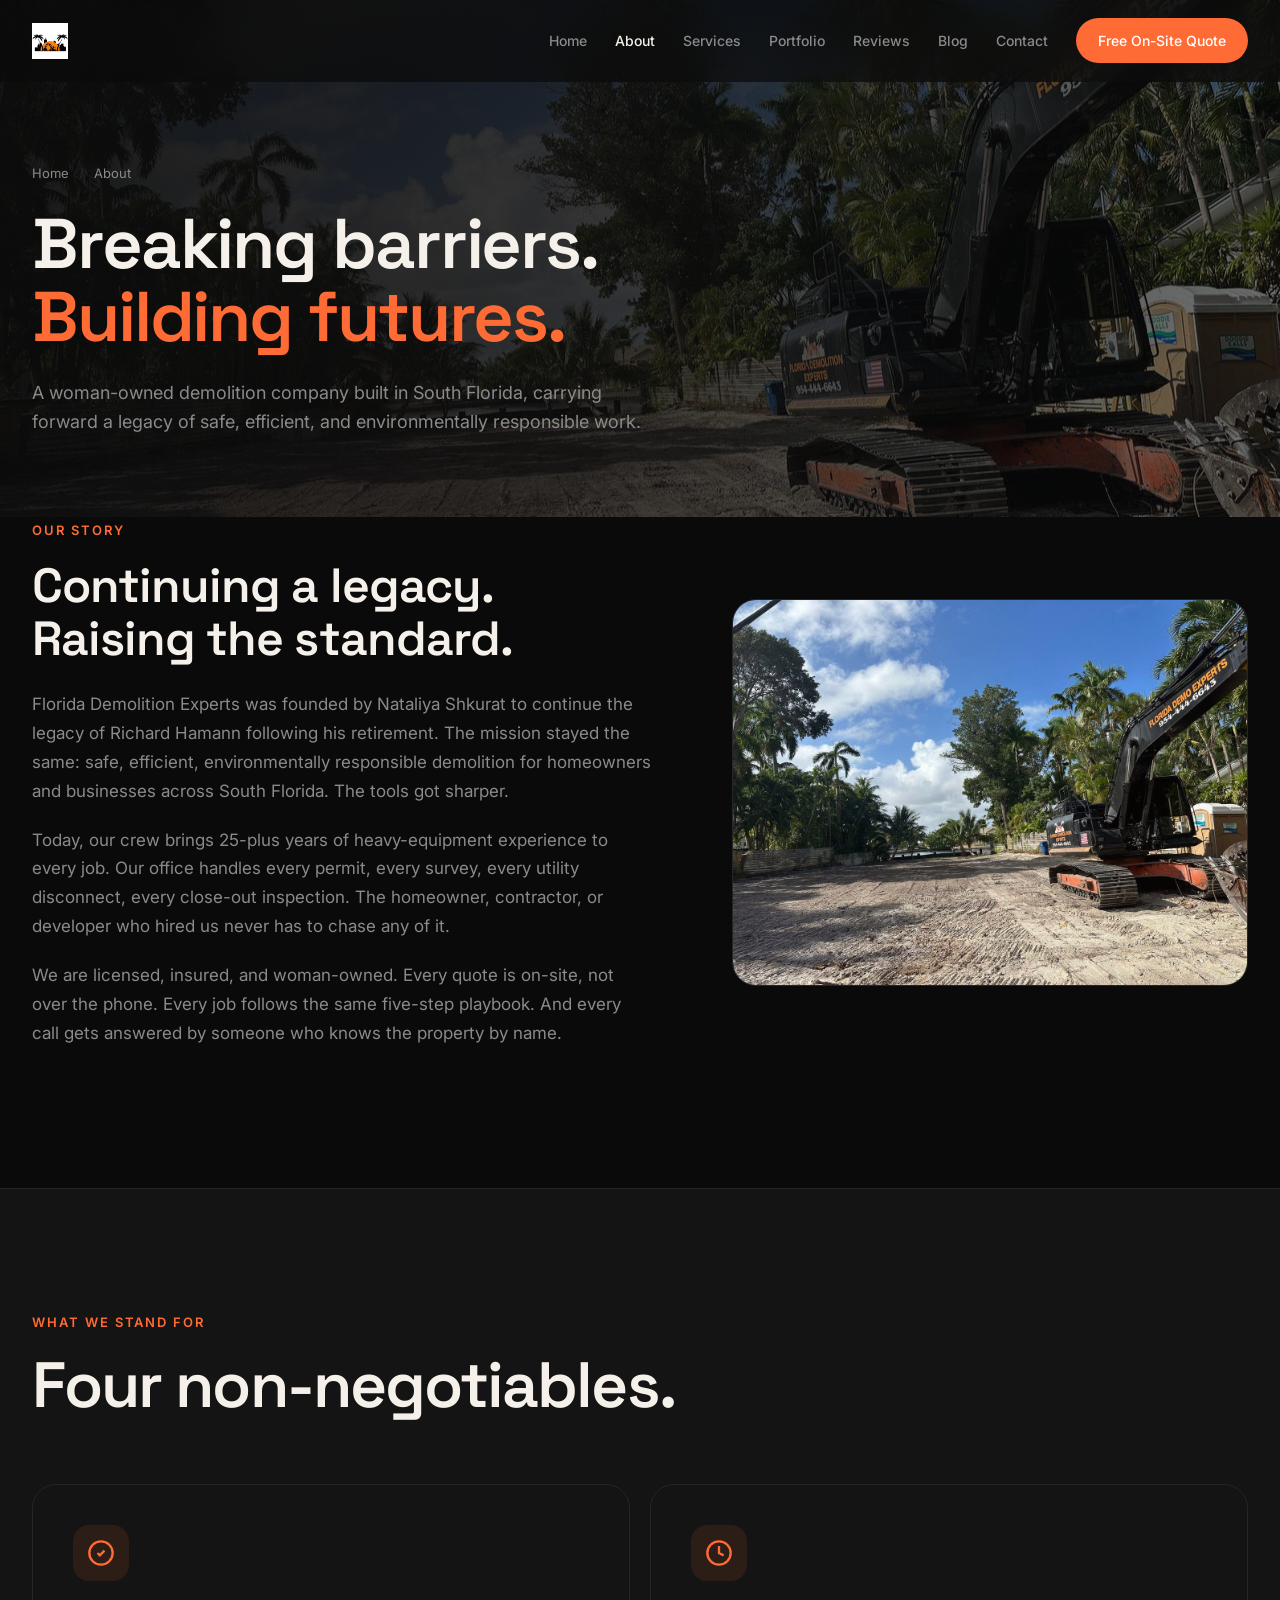
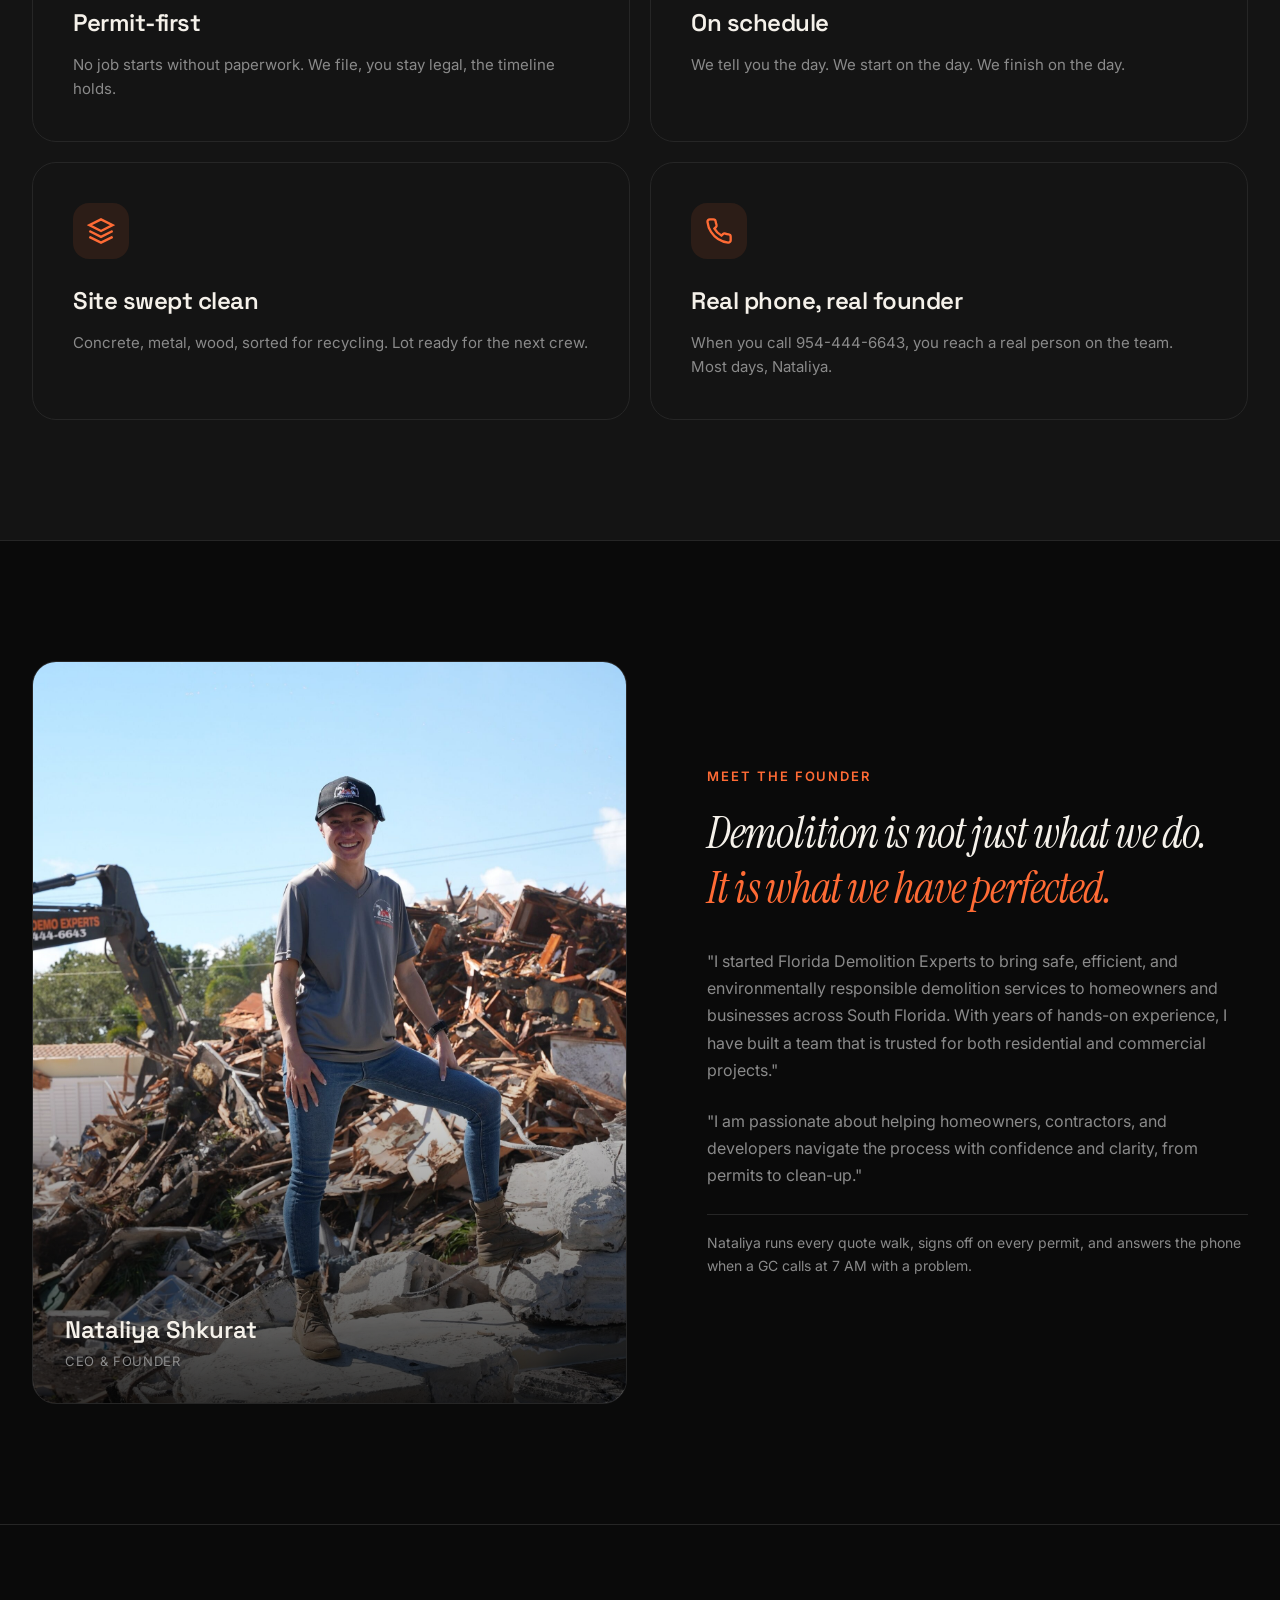
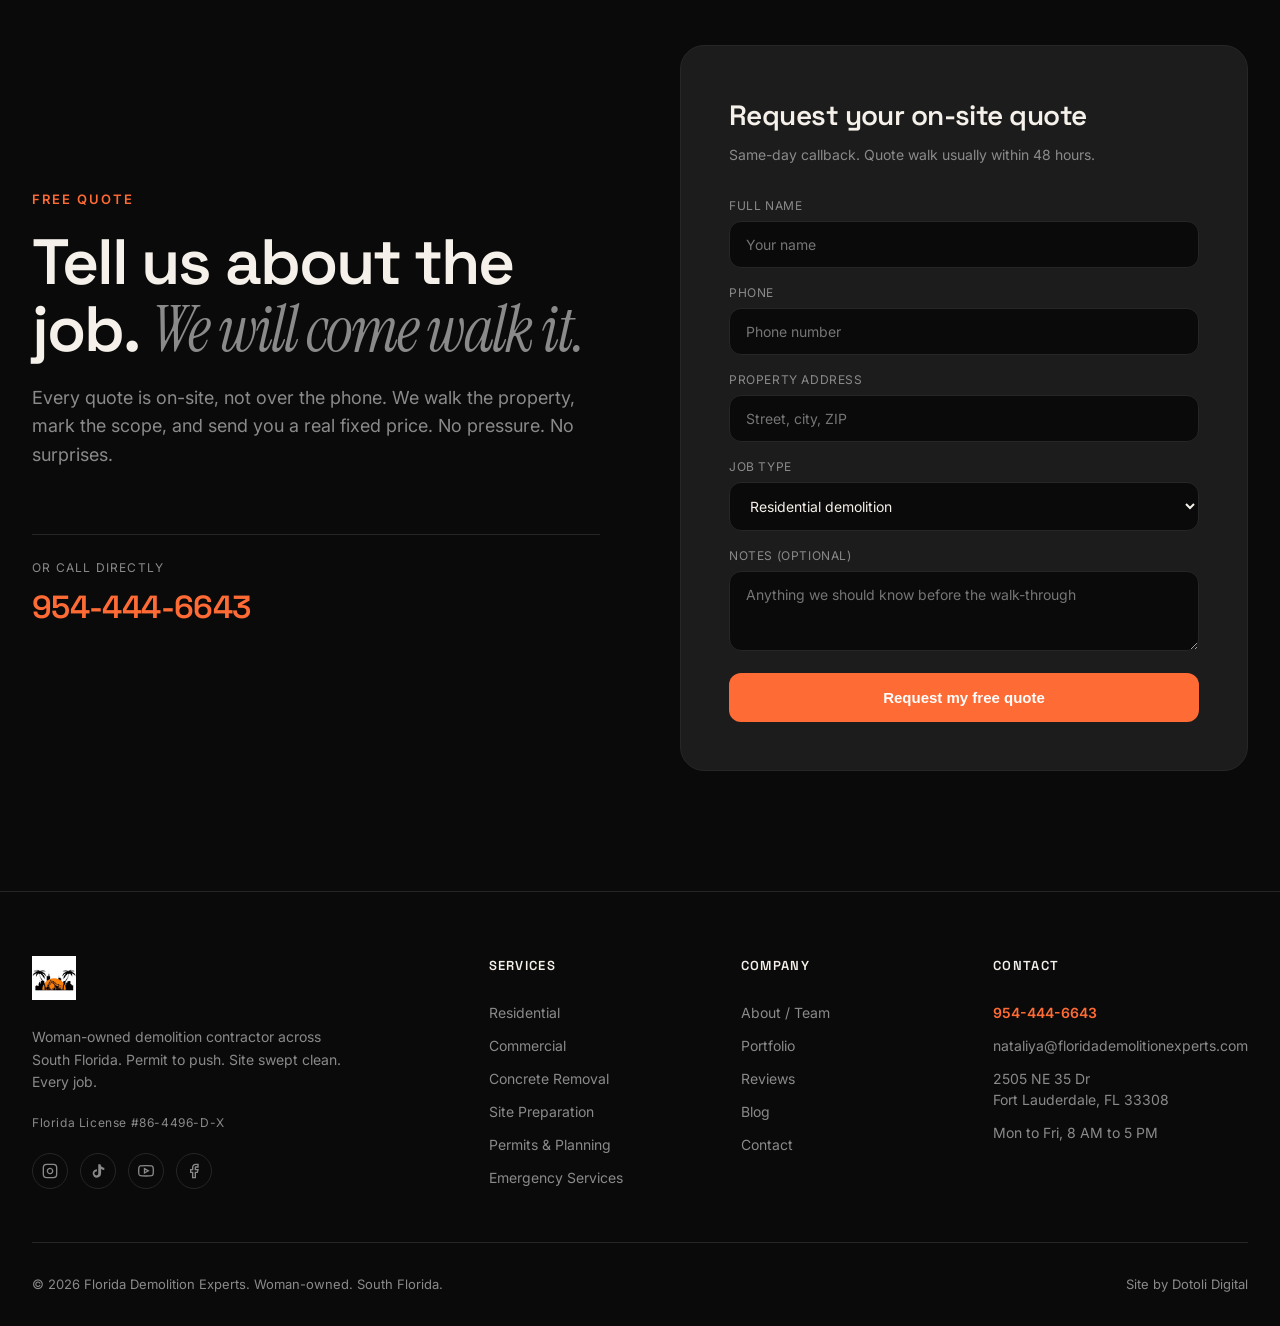
==== commit daf194c7: "Add background images to FDE Five process section, stats strip, CTA section, and all interior page h" ====
--- a/about.html
+++ b/about.html
@@ -30,7 +30,7 @@
     </div>
   </div>
 </nav>
-<section class="page-header">
+<section class="page-header with-bg" style="background-image: url('/img/job-625.jpg');">
   <div class="container">
     <div class="crumb"><a href="/">Home</a><span class="sep">/</span><span>About</span></div>
     <h1 style="font-family:'Space Grotesk'; font-size: clamp(40px,5.5vw,72px); font-weight: 600; line-height: 1.05; letter-spacing: -0.03em; max-width: 900px;">Breaking barriers.<br><span style="color: var(--accent);">Building futures.</span></h1>
@@ -105,7 +105,7 @@
     </div>
   </div>
 </section>
-<section id="contact" class="cta-section">
+<section id="contact" class="cta-section with-bg" style="background-image: url('/img/job-616.jpg');">
   <div class="container">
     <div class="cta-grid">
       <div class="reveal">
--- a/styles.css
+++ b/styles.css
@@ -196,7 +196,14 @@
 .why-card p { color: var(--muted); font-size: 15px; line-height: 1.6; }
 
 /* ============= PROCESS ============= */
-.process-section { background: var(--surface); border-top: 1px solid var(--line); border-bottom: 1px solid var(--line); }
+.process-section { background: var(--surface); border-top: 1px solid var(--line); border-bottom: 1px solid var(--line); position: relative; }
+.process-section.with-bg { background-size: cover; background-position: center; background-attachment: fixed; }
+.process-section.with-bg::before {
+  content: ''; position: absolute; inset: 0; pointer-events: none;
+  background: linear-gradient(180deg, rgba(10,10,10,0.94) 0%, rgba(10,10,10,0.88) 60%, rgba(10,10,10,0.94) 100%);
+}
+.process-section.with-bg .container { position: relative; z-index: 1; }
+@media (max-width: 900px) { .process-section.with-bg { background-attachment: scroll; } }
 .process-grid { display: grid; grid-template-columns: repeat(5, 1fr); gap: 4px; margin-top: 64px; }
 @media (max-width: 900px) { .process-grid { grid-template-columns: 1fr 1fr; gap: 16px; } }
 @media (max-width: 500px) { .process-grid { grid-template-columns: 1fr; } }
@@ -252,7 +259,13 @@
 .founder-signature .sig-title { color: var(--muted); font-size: 13px; }
 
 /* ============= STATS STRIP ============= */
-.stats-strip { background: var(--accent); padding: 80px 0; }
+.stats-strip { background: var(--accent); padding: 80px 0; position: relative; overflow: hidden; }
+.stats-strip.with-bg { background-color: var(--bg); background-size: cover; background-position: center; }
+.stats-strip.with-bg::before {
+  content: ''; position: absolute; inset: 0; pointer-events: none;
+  background: linear-gradient(110deg, rgba(255,107,53,0.92) 0%, rgba(255,107,53,0.75) 60%, rgba(255,87,34,0.65) 100%);
+}
+.stats-strip.with-bg .container { position: relative; z-index: 1; }
 .stats-grid { display: grid; grid-template-columns: repeat(4, 1fr); gap: 24px; }
 @media (max-width: 768px) { .stats-grid { grid-template-columns: 1fr 1fr; gap: 40px 24px; } }
 .stat { text-align: left; color: white; }
@@ -276,7 +289,14 @@
 .testimonial-card .author strong { color: var(--text); display: block; margin-bottom: 2px; }
 
 /* ============= CTA ============= */
-.cta-section { background: linear-gradient(135deg, var(--surface) 0%, var(--bg) 100%); border-top: 1px solid var(--line); }
+.cta-section { background: linear-gradient(135deg, var(--surface) 0%, var(--bg) 100%); border-top: 1px solid var(--line); position: relative; overflow: hidden; }
+.cta-section.with-bg { background-size: cover; background-position: center; background-attachment: fixed; }
+.cta-section.with-bg::before {
+  content: ''; position: absolute; inset: 0; pointer-events: none;
+  background: linear-gradient(115deg, rgba(10,10,10,0.96) 0%, rgba(10,10,10,0.82) 50%, rgba(10,10,10,0.92) 100%);
+}
+.cta-section.with-bg .container { position: relative; z-index: 1; }
+@media (max-width: 900px) { .cta-section.with-bg { background-attachment: scroll; } }
 .cta-grid { display: grid; grid-template-columns: 1fr 1fr; gap: 80px; align-items: center; }
 @media (max-width: 900px) { .cta-grid { grid-template-columns: 1fr; gap: 48px; } }
 .cta-form-card { background: var(--surface-2); border: 1px solid var(--line); border-radius: 24px; padding: 48px; }
@@ -297,6 +317,12 @@
 /* ============= PAGE HEADER (interior pages) ============= */
 .page-header { padding: 160px 0 80px; position: relative; overflow: hidden; }
 .page-header::before { content: ''; position: absolute; inset: 0; background: radial-gradient(circle at 30% 50%, var(--accent-soft) 0%, transparent 50%); }
+.page-header.with-bg { background-size: cover; background-position: center; }
+.page-header.with-bg::before {
+  background:
+    linear-gradient(110deg, rgba(10,10,10,0.95) 0%, rgba(10,10,10,0.78) 55%, rgba(10,10,10,0.55) 100%),
+    radial-gradient(circle at 30% 50%, var(--accent-soft) 0%, transparent 50%);
+}
 .page-header .container { position: relative; z-index: 1; }
 .crumb { display: inline-flex; gap: 10px; color: var(--muted); font-size: 13px; margin-bottom: 24px; }
 .crumb a { color: var(--muted); }
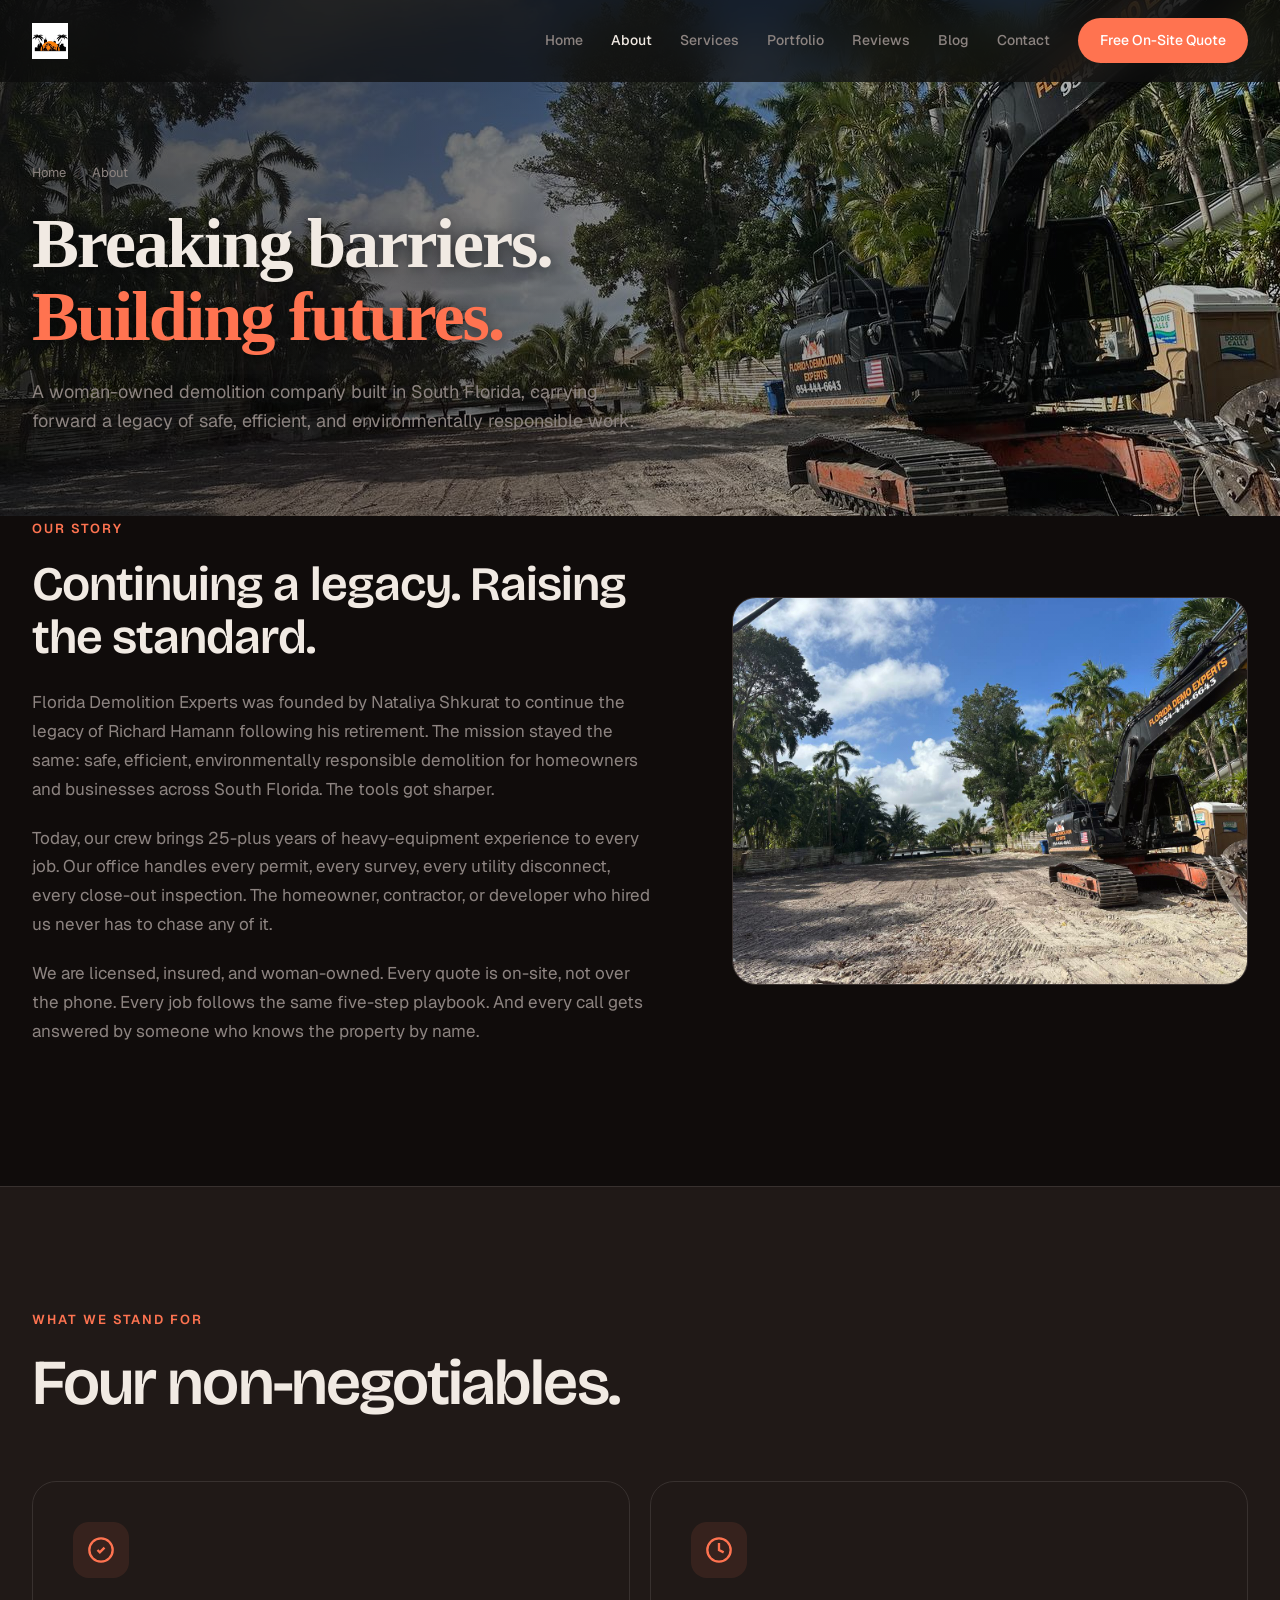
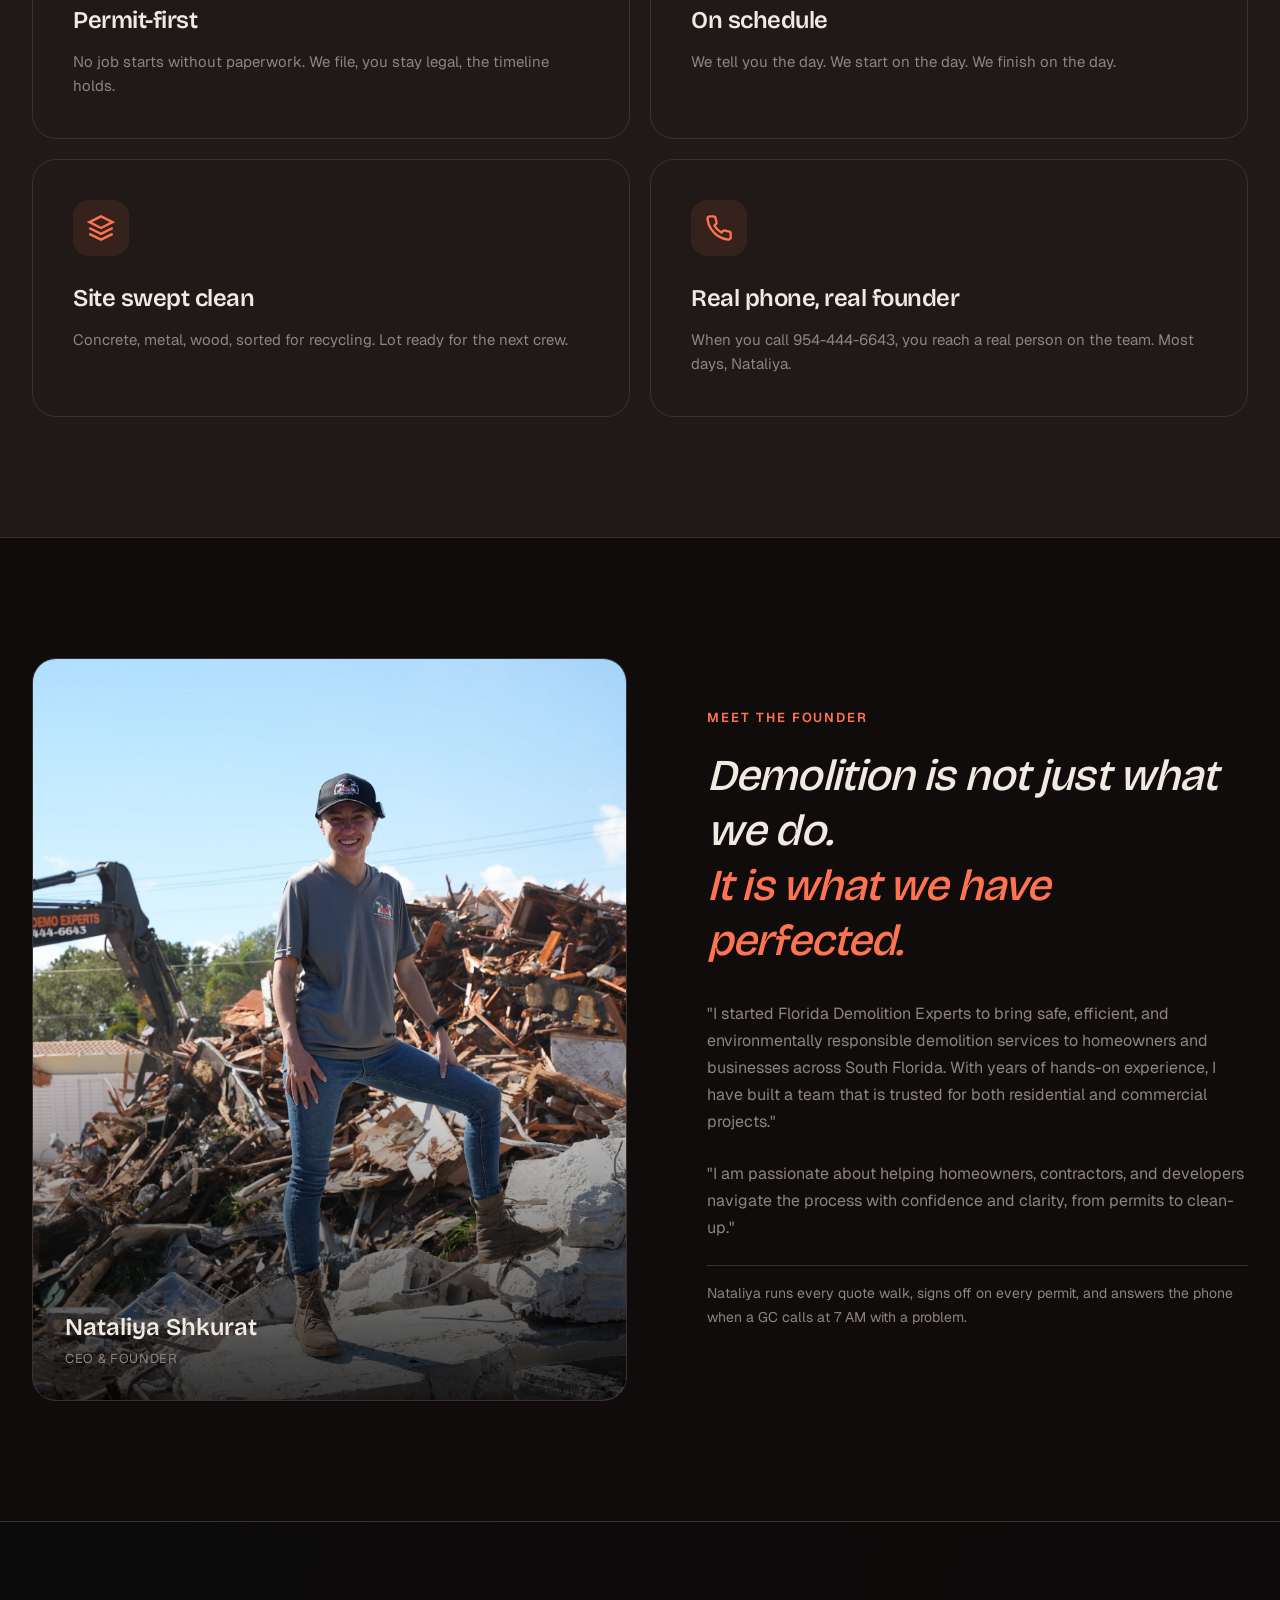
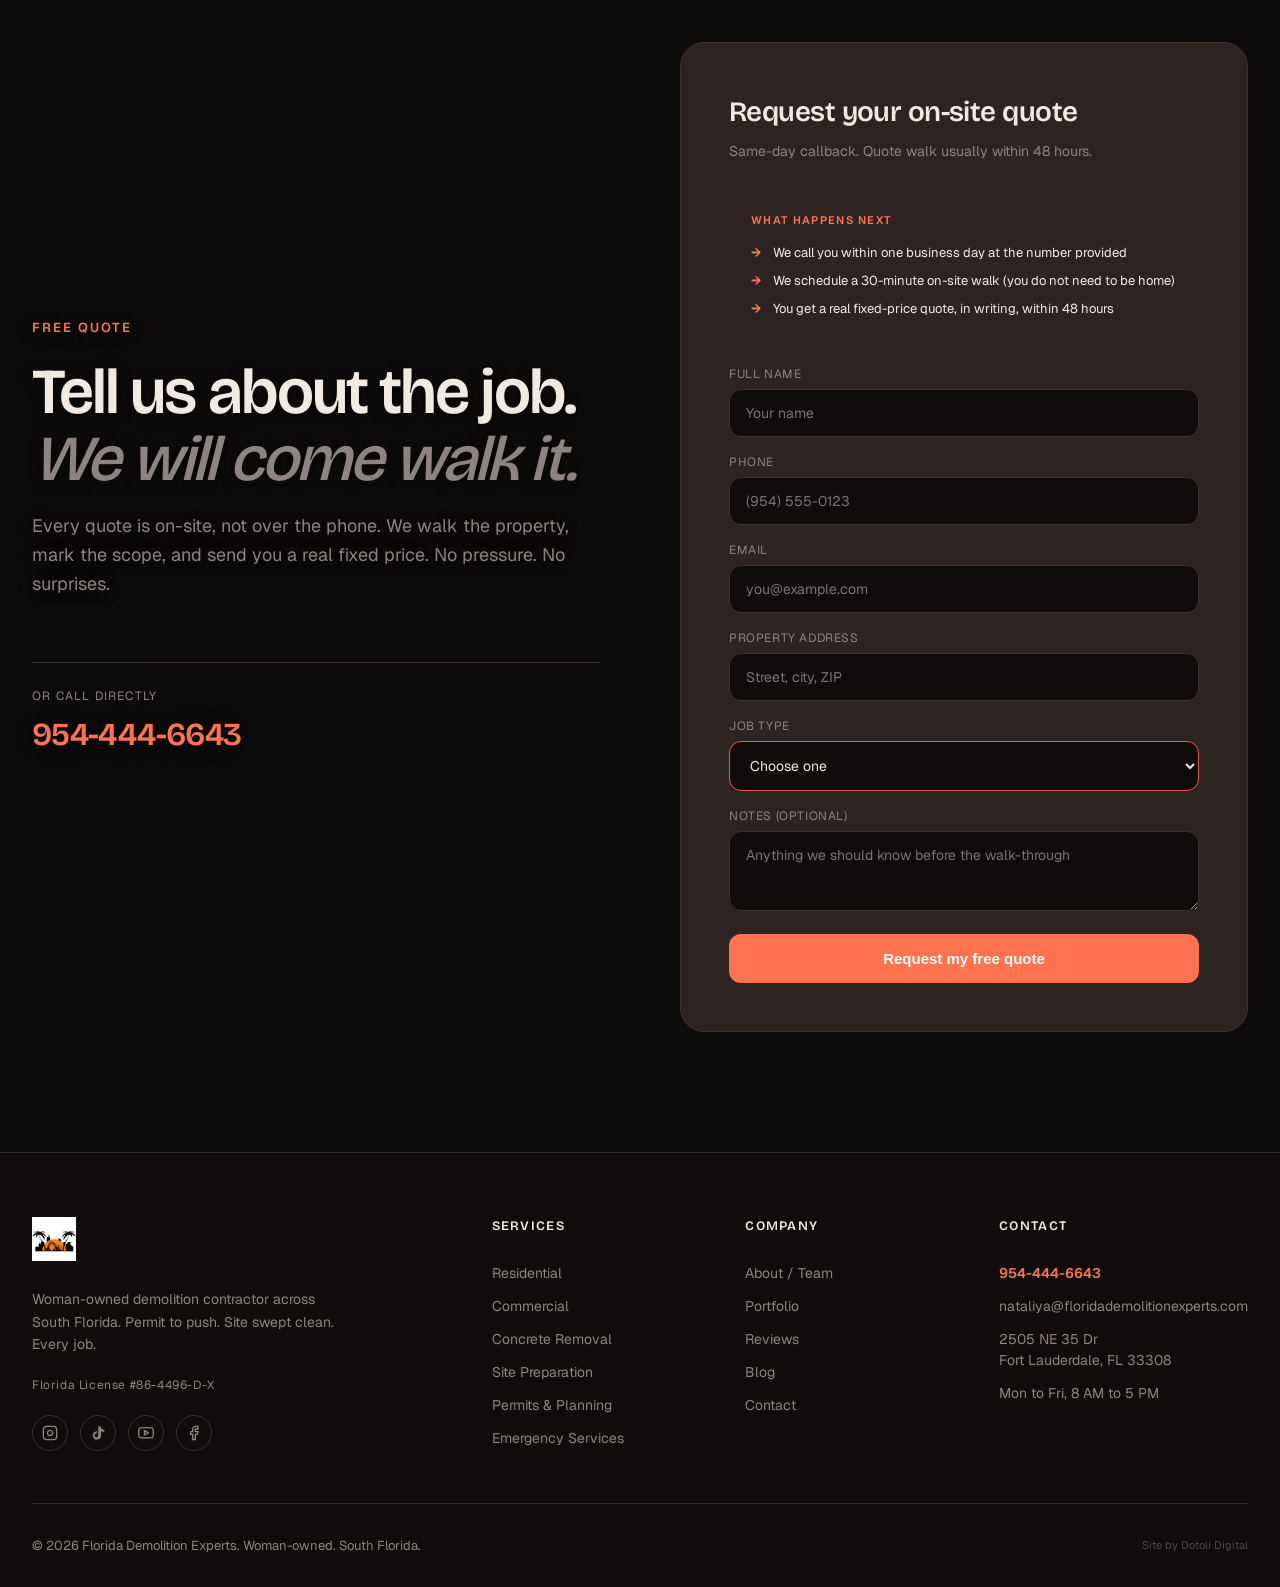
==== commit 99986a1c: "Apply impeccable critique fixes: OKLCH palette + warm-tinted neutrals; new fonts (Bricolage Grotesqu" ====
--- a/about.html
+++ b/about.html
@@ -12,7 +12,8 @@
 
 <link rel="preconnect" href="https://fonts.googleapis.com">
 <link rel="preconnect" href="https://fonts.gstatic.com" crossorigin>
-<link href="https://fonts.googleapis.com/css2?family=Space+Grotesk:wght@400;500;600;700&family=Inter:wght@300;400;500;600;700&family=Instrument+Serif:ital@0;1&display=swap" rel="stylesheet">
+<link href="https://fonts.googleapis.com/css2?family=Bricolage+Grotesque:opsz,wdth,wght@12..96,75..100,400;12..96,75..100,500;12..96,75..100,600;12..96,75..100,700&display=swap" rel="stylesheet">
+<link href="https://fonts.googleapis.com/css2?family=Geist:wght@300;400;500;600;700&display=swap" rel="stylesheet">
 <link rel="stylesheet" href="/styles.css">
 </head>
 <body>
@@ -21,8 +22,9 @@
     <a href="/" class="logo">
       <img src="/fde-logo.png" alt="Florida Demolition Experts" />
     </a>
-    <button class="nav-toggle" aria-label="Menu" onclick="document.querySelector('.nav-links').classList.toggle('open')">
-      <svg viewBox="0 0 24 24" fill="none" stroke="currentColor" stroke-width="2"><line x1="3" y1="6" x2="21" y2="6"/><line x1="3" y1="12" x2="21" y2="12"/><line x1="3" y1="18" x2="21" y2="18"/></svg>
+    <button class="nav-toggle" aria-label="Menu" onclick="this.classList.toggle('open'); document.querySelector('.nav-links').classList.toggle('open')">
+      <svg class="icon-menu" viewBox="0 0 24 24" fill="none" stroke="currentColor" stroke-width="2"><line x1="3" y1="6" x2="21" y2="6"/><line x1="3" y1="12" x2="21" y2="12"/><line x1="3" y1="18" x2="21" y2="18"/></svg>
+      <svg class="icon-close" viewBox="0 0 24 24" fill="none" stroke="currentColor" stroke-width="2"><line x1="6" y1="6" x2="18" y2="18"/><line x1="18" y1="6" x2="6" y2="18"/></svg>
     </button>
     <div class="nav-links">
       <a href="/" class="">Home</a><a href="/about.html" class="active">About</a><a href="/services.html" class="">Services</a><a href="/portfolio.html" class="">Portfolio</a><a href="/reviews.html" class="">Reviews</a><a href="/blog.html" class="">Blog</a><a href="/contact.html" class="">Contact</a>
@@ -115,31 +117,69 @@
         <div style="display:flex; align-items:center; gap:24px; padding-top: 24px; border-top: 1px solid var(--line);">
           <div>
             <div style="color: var(--muted); font-size: 12px; letter-spacing: 0.1em; text-transform: uppercase; margin-bottom: 6px;">Or call directly</div>
-            <a href="tel:9544446643" style="font-family: 'Space Grotesk'; font-size: 32px; font-weight: 600; color: var(--accent); text-decoration: none; letter-spacing: -0.02em;">954-444-6643</a>
+            <a href="tel:9544446643" style="font-family: 'Bricolage Grotesque', sans-serif; font-size: 32px; font-weight: 600; color: var(--accent); text-decoration: none; letter-spacing: -0.02em;">954-444-6643</a>
           </div>
         </div>
       </div>
       <div class="cta-form-card reveal">
         <h3>Request your on-site quote</h3>
         <p class="sub">Same-day callback. Quote walk usually within 48 hours.</p>
-        <form onsubmit="event.preventDefault(); alert('Thanks. We will call you within one business day at the number provided.'); this.reset();">
-          <div class="form-field"><label for="name">Full name</label><input id="name" name="name" type="text" required placeholder="Your name" /></div>
-          <div class="form-field"><label for="phone">Phone</label><input id="phone" name="phone" type="tel" required placeholder="Phone number" /></div>
-          <div class="form-field"><label for="address">Property address</label><input id="address" name="address" type="text" required placeholder="Street, city, ZIP" /></div>
-          <div class="form-field"><label for="type">Job type</label>
-            <select id="type" name="type">
-              <option>Residential demolition</option>
-              <option>Commercial demolition</option>
-              <option>Concrete removal</option>
-              <option>Site preparation</option>
-              <option>Pool removal</option>
-              <option>Permits only</option>
-              <option>Emergency / disaster response</option>
-              <option>Not sure yet</option>
-            </select>
+        <div class="form-reassure">
+          <div class="form-reassure-title">What happens next</div>
+          <ul class="form-reassure-list">
+            <li>We call you within one business day at the number provided</li>
+            <li>We schedule a 30-minute on-site walk (you do not need to be home)</li>
+            <li>You get a real fixed-price quote, in writing, within 48 hours</li>
+          </ul>
+        </div>
+        <form id="quote-form" action="https://formspree.io/f/your-formspree-id" method="POST" novalidate>
+          <div class="form-grid">
+            <div class="form-field">
+              <label for="name">Full name</label>
+              <input id="name" name="name" type="text" required minlength="2" placeholder="Your name" autocomplete="name" />
+              <div class="err">Please enter your name.</div>
+            </div>
+            <div class="form-field">
+              <label for="phone">Phone</label>
+              <input id="phone" name="phone" type="tel" required pattern="[0-9 ()+\-]{7,}" placeholder="(954) 555-0123" autocomplete="tel" />
+              <div class="err">Please enter a valid phone number (at least 7 digits).</div>
+            </div>
+            <div class="form-field">
+              <label for="email">Email</label>
+              <input id="email" name="email" type="email" required placeholder="you@example.com" autocomplete="email" />
+              <div class="err">Please enter a valid email address.</div>
+            </div>
+            <div class="form-field">
+              <label for="address">Property address</label>
+              <input id="address" name="address" type="text" required placeholder="Street, city, ZIP" autocomplete="street-address" />
+              <div class="err">Please enter the property address.</div>
+            </div>
+            <div class="form-field">
+              <label for="type">Job type</label>
+              <select id="type" name="type" required>
+                <option value="" disabled selected>Choose one</option>
+                <option>Residential demolition</option>
+                <option>Commercial demolition</option>
+                <option>Concrete removal</option>
+                <option>Site preparation</option>
+                <option>Pool removal</option>
+                <option>Permits only</option>
+                <option>Emergency / disaster response</option>
+                <option>Not sure yet</option>
+              </select>
+              <div class="err">Please pick a job type.</div>
+            </div>
+            <div class="form-field">
+              <label for="notes">Notes (optional)</label>
+              <textarea id="notes" name="notes" placeholder="Anything we should know before the walk-through"></textarea>
+            </div>
+            <button type="submit" class="form-submit">Request my free quote</button>
           </div>
-          <div class="form-field"><label for="notes">Notes (optional)</label><textarea id="notes" name="notes" placeholder="Anything we should know before the walk-through"></textarea></div>
-          <button type="submit" class="form-submit">Request my free quote</button>
+          <div class="form-success" role="status" aria-live="polite">
+            <svg viewBox="0 0 24 24" fill="none" stroke="currentColor" stroke-width="2"><circle cx="12" cy="12" r="10"/><polyline points="9 12 11 14 15 10"/></svg>
+            <h4>Thanks. We have your request.</h4>
+            <p>We will call you within one business day at the number you provided. If it is urgent, call us directly at <a href="tel:9544446643" style="color: var(--accent); font-weight: 600;">954-444-6643</a>.</p>
+          </div>
         </form>
       </div>
     </div>
@@ -186,7 +226,7 @@
     </div>
     <div class="footer-bottom">
       <div>&copy; 2026 Florida Demolition Experts. Woman-owned. South Florida.</div>
-      <div>Site by Dotoli Digital</div>
+      <div style="opacity: 0.5; font-size: 11px;">Site by Dotoli Digital</div>
     </div>
   </div>
 </footer>
@@ -201,6 +241,35 @@
   entries.forEach(entry => { if (entry.isIntersecting) entry.target.classList.add('visible'); });
 }, { threshold: 0.1, rootMargin: '0px 0px -50px 0px' });
 document.querySelectorAll('.reveal').forEach(el => observer.observe(el));
+
+// Quote form: client-side validation + inline success (Formspree-compatible)
+const qf = document.getElementById('quote-form');
+if (qf) {
+  qf.addEventListener('submit', async (e) => {
+    e.preventDefault();
+    if (!qf.checkValidity()) { qf.reportValidity(); return; }
+    const btn = qf.querySelector('.form-submit');
+    btn.disabled = true; btn.textContent = 'Sending...';
+    try {
+      const res = await fetch(qf.action, {
+        method: 'POST',
+        body: new FormData(qf),
+        headers: { 'Accept': 'application/json' }
+      });
+      if (res.ok || qf.action.includes('your-formspree-id')) {
+        // Treat placeholder Formspree URL as success for local preview
+        qf.classList.add('sent');
+        qf.querySelector('.form-success').scrollIntoView({ behavior: 'smooth', block: 'center' });
+      } else {
+        btn.disabled = false; btn.textContent = 'Request my free quote';
+        alert('Something went wrong sending the form. Please call us at 954-444-6643.');
+      }
+    } catch (err) {
+      btn.disabled = false; btn.textContent = 'Request my free quote';
+      alert('Network issue sending the form. Please call us at 954-444-6643.');
+    }
+  });
+}
 </script>
 </body>
 </html>
--- a/styles.css
+++ b/styles.css
@@ -5,21 +5,22 @@
 * { box-sizing: border-box; margin: 0; padding: 0; }
 
 :root {
-  --bg: #0A0A0A;
-  --surface: #141414;
-  --surface-2: #1C1C1C;
-  --accent: #FF6B35;
-  --accent-2: #FFB400;
-  --accent-soft: rgba(255, 107, 53, 0.1);
-  --accent-border: rgba(255, 107, 53, 0.3);
-  --text: #F5F1EA;
-  --muted: #8A8A8A;
-  --line: #262626;
+  /* OKLCH palette with warm neutral tint (chroma 0.008-0.014 toward orange hue 35) */
+  --bg: oklch(0.16 0.008 35);
+  --surface: oklch(0.22 0.012 35);
+  --surface-2: oklch(0.27 0.014 35);
+  --accent: oklch(0.72 0.18 35);
+  --accent-2: oklch(0.81 0.17 70);
+  --accent-soft: oklch(0.72 0.18 35 / 0.10);
+  --accent-border: oklch(0.72 0.18 35 / 0.30);
+  --text: oklch(0.94 0.012 70);
+  --muted: oklch(0.62 0.012 35);
+  --line: oklch(0.32 0.010 35);
 }
 
 html { scroll-behavior: smooth; }
 body {
-  font-family: 'Inter', sans-serif;
+  font-family: 'Geist', system-ui, -apple-system, sans-serif;
   background: var(--bg);
   color: var(--text);
   line-height: 1.5;
@@ -27,8 +28,8 @@
   overflow-x: hidden;
 }
 
-.serif { font-family: 'Instrument Serif', serif; font-style: italic; }
-.display { font-family: 'Space Grotesk', sans-serif; letter-spacing: -0.02em; }
+.serif { font-family: 'Bricolage Grotesque', sans-serif; font-style: italic; font-weight: 500; }
+.display { font-family: 'Bricolage Grotesque', sans-serif; letter-spacing: -0.025em; font-variation-settings: 'wdth' 96, 'opsz' 96; }
 .container { max-width: 1320px; margin: 0 auto; padding: 0 32px; }
 @media (max-width: 768px) { .container { padding: 0 20px; } }
 
@@ -48,7 +49,7 @@
 .nav-inner { display: flex; align-items: center; justify-content: space-between; }
 .logo { display: flex; align-items: center; gap: 12px; }
 .logo img { height: 36px; width: auto; }
-.logo-text { font-family: 'Space Grotesk'; font-weight: 600; font-size: 14px; letter-spacing: 0.05em; text-transform: uppercase; }
+.logo-text { font-family: 'Bricolage Grotesque'; font-weight: 600; font-size: 14px; letter-spacing: 0.05em; text-transform: uppercase; }
 .nav-links { display: flex; gap: 28px; align-items: center; }
 .nav-links a { color: var(--muted); font-size: 14px; font-weight: 500; transition: color 0.2s; }
 .nav-links a:hover, .nav-links a.active { color: var(--text); }
@@ -92,9 +93,11 @@
 .hero.with-bg-image { background-size: cover; background-position: center; }
 .hero.with-bg-image::before {
   background:
-    linear-gradient(110deg, rgba(10, 10, 10, 0.96) 0%, rgba(10, 10, 10, 0.85) 45%, rgba(10, 10, 10, 0.55) 100%),
-    linear-gradient(180deg, transparent 60%, var(--bg) 100%);
-}
+    linear-gradient(95deg, rgba(10, 10, 10, 0.92) 0%, rgba(10, 10, 10, 0.78) 35%, rgba(10, 10, 10, 0.38) 65%, rgba(10, 10, 10, 0.18) 100%),
+    radial-gradient(circle at 75% 35%, rgba(255, 107, 53, 0.20) 0%, transparent 55%),
+    linear-gradient(180deg, transparent 55%, rgba(10, 10, 10, 0.85) 88%, var(--bg) 100%);
+}
+.hero.with-bg-image h1, .hero.with-bg-image .hero-sub { text-shadow: 0 2px 22px rgba(0,0,0,0.75); }
 
 /* ============= VIDEO EMBED ============= */
 .video-grid { display: grid; grid-template-columns: repeat(3, 1fr); gap: 20px; }
@@ -102,7 +105,7 @@
 .video-wrap { position: relative; padding-bottom: 56.25%; height: 0; overflow: hidden; border-radius: 20px; background: var(--surface); border: 1px solid var(--line); }
 .video-wrap iframe { position: absolute; top: 0; left: 0; width: 100%; height: 100%; border: 0; }
 .video-caption { color: var(--muted); font-size: 13px; padding: 14px 4px 0; line-height: 1.5; }
-.video-caption strong { color: var(--text); display: block; font-family: 'Space Grotesk'; font-size: 15px; font-weight: 600; margin-bottom: 4px; }
+.video-caption strong { color: var(--text); display: block; font-family: 'Bricolage Grotesque'; font-size: 15px; font-weight: 600; margin-bottom: 4px; }
 
 /* ============= IMAGE TREATMENT ============= */
 .portfolio-thumb.has-image { background: none; padding: 0; }
@@ -131,7 +134,7 @@
 .hero-eyebrow .dot { width: 6px; height: 6px; background: var(--accent); border-radius: 50%; animation: pulse 2s infinite; }
 @keyframes pulse { 0%, 100% { opacity: 1; } 50% { opacity: 0.4; } }
 .hero h1 {
-  font-family: 'Space Grotesk', sans-serif;
+  font-family: 'Bricolage Grotesque', sans-serif;
   font-size: clamp(40px, 6.5vw, 96px);
   font-weight: 600; line-height: 0.98;
   letter-spacing: -0.04em;
@@ -139,7 +142,7 @@
   max-width: 900px;
 }
 .hero h1 .accent { color: var(--accent); }
-.hero h1 .italic-line { font-family: 'Instrument Serif', serif; font-style: italic; font-weight: 400; color: var(--muted); }
+.hero h1 .italic-line { font-family: 'Bricolage Grotesque', sans-serif; font-style: italic; font-weight: 500; color: var(--muted); }
 .hero-sub {
   font-size: clamp(16px, 1.5vw, 20px);
   color: var(--muted); max-width: 620px;
@@ -172,12 +175,12 @@
 @media (max-width: 768px) { section { padding: 80px 0; } }
 .section-eyebrow { display: inline-block; color: var(--accent); font-size: 13px; font-weight: 600; text-transform: uppercase; letter-spacing: 0.15em; margin-bottom: 20px; }
 .section-title {
-  font-family: 'Space Grotesk', sans-serif;
+  font-family: 'Bricolage Grotesque', sans-serif;
   font-size: clamp(36px, 5vw, 64px);
   font-weight: 600; line-height: 1.05; letter-spacing: -0.03em;
   margin-bottom: 20px; max-width: 800px;
 }
-.section-title .italic-line { font-family: 'Instrument Serif', serif; font-style: italic; font-weight: 400; color: var(--muted); }
+.section-title .italic-line { font-family: 'Bricolage Grotesque', sans-serif; font-style: italic; font-weight: 500; color: var(--muted); }
 .section-sub { color: var(--muted); font-size: 18px; max-width: 620px; margin-bottom: 64px; line-height: 1.6; }
 
 /* ============= WHY GRID ============= */
@@ -192,7 +195,7 @@
 .why-card::before { content: ''; position: absolute; top: 0; left: 0; right: 0; height: 1px; background: linear-gradient(90deg, transparent, var(--accent), transparent); opacity: 0; transition: opacity 0.3s; }
 .why-card:hover::before { opacity: 1; }
 .why-icon { width: 56px; height: 56px; border-radius: 16px; background: var(--accent-soft); display: flex; align-items: center; justify-content: center; margin-bottom: 24px; color: var(--accent); }
-.why-card h3 { font-family: 'Space Grotesk'; font-size: 24px; font-weight: 600; margin-bottom: 12px; letter-spacing: -0.02em; }
+.why-card h3 { font-family: 'Bricolage Grotesque'; font-size: 24px; font-weight: 600; margin-bottom: 12px; letter-spacing: -0.02em; }
 .why-card p { color: var(--muted); font-size: 15px; line-height: 1.6; }
 
 /* ============= PROCESS ============= */
@@ -200,8 +203,10 @@
 .process-section.with-bg { background-size: cover; background-position: center; background-attachment: fixed; }
 .process-section.with-bg::before {
   content: ''; position: absolute; inset: 0; pointer-events: none;
-  background: linear-gradient(180deg, rgba(10,10,10,0.94) 0%, rgba(10,10,10,0.88) 60%, rgba(10,10,10,0.94) 100%);
-}
+  background: linear-gradient(180deg, rgba(10,10,10,0.78) 0%, rgba(10,10,10,0.55) 50%, rgba(10,10,10,0.78) 100%);
+}
+.process-section.with-bg .section-title, .process-section.with-bg .section-sub, .process-section.with-bg .section-eyebrow { text-shadow: 0 2px 14px rgba(0,0,0,0.55); }
+.process-section.with-bg .process-step { background: rgba(20,20,20,0.92); backdrop-filter: blur(6px); -webkit-backdrop-filter: blur(6px); }
 .process-section.with-bg .container { position: relative; z-index: 1; }
 @media (max-width: 900px) { .process-section.with-bg { background-attachment: scroll; } }
 .process-grid { display: grid; grid-template-columns: repeat(5, 1fr); gap: 4px; margin-top: 64px; }
@@ -209,8 +214,8 @@
 @media (max-width: 500px) { .process-grid { grid-template-columns: 1fr; } }
 .process-step { background: var(--surface-2); padding: 36px 28px; border-radius: 16px; transition: all 0.3s; }
 .process-step:hover { background: #222; }
-.step-number { font-family: 'Space Grotesk'; font-size: 14px; font-weight: 700; color: var(--accent); margin-bottom: 16px; letter-spacing: 0.1em; }
-.process-step h4 { font-family: 'Space Grotesk'; font-size: 22px; font-weight: 600; margin-bottom: 8px; letter-spacing: -0.02em; }
+.step-number { font-family: 'Bricolage Grotesque'; font-size: 14px; font-weight: 700; color: var(--accent); margin-bottom: 16px; letter-spacing: 0.1em; }
+.process-step h4 { font-family: 'Bricolage Grotesque'; font-size: 22px; font-weight: 600; margin-bottom: 8px; letter-spacing: -0.02em; }
 .process-step p { color: var(--muted); font-size: 13px; line-height: 1.5; }
 .process-note { margin-top: 36px; padding: 24px 32px; background: var(--accent-soft); border: 1px solid var(--accent-border); border-radius: 16px; color: var(--text); font-size: 15px; }
 .process-note strong { color: var(--accent); }
@@ -228,7 +233,7 @@
 .service-card:hover { transform: translateY(-4px); border-color: var(--accent); }
 .service-card.featured { border-color: var(--accent); background: linear-gradient(180deg, var(--accent-soft) 0%, var(--surface) 100%); }
 .service-tag { position: absolute; top: 24px; right: 24px; background: var(--accent); color: white; padding: 6px 12px; border-radius: 100px; font-size: 11px; font-weight: 600; letter-spacing: 0.05em; text-transform: uppercase; }
-.service-card h3 { font-family: 'Space Grotesk'; font-size: 28px; font-weight: 600; margin-bottom: 16px; letter-spacing: -0.02em; }
+.service-card h3 { font-family: 'Bricolage Grotesque'; font-size: 28px; font-weight: 600; margin-bottom: 16px; letter-spacing: -0.02em; }
 .service-card > p { color: var(--muted); font-size: 15px; margin-bottom: 28px; line-height: 1.6; }
 .service-list { list-style: none; margin-bottom: 32px; flex-grow: 1; }
 .service-list li { padding: 10px 0; color: var(--text); font-size: 14px; display: flex; align-items: flex-start; gap: 10px; border-bottom: 1px solid var(--line); }
@@ -248,14 +253,14 @@
 }
 .founder-image-overlay { position: absolute; inset: 0; background: linear-gradient(180deg, transparent 50%, rgba(0, 0, 0, 0.8) 100%); }
 .founder-image-text { position: absolute; bottom: 32px; left: 32px; right: 32px; z-index: 2; }
-.founder-image-text .name { font-family: 'Space Grotesk'; font-size: 24px; font-weight: 600; margin-bottom: 4px; }
+.founder-image-text .name { font-family: 'Bricolage Grotesque'; font-size: 24px; font-weight: 600; margin-bottom: 4px; }
 .founder-image-text .role { color: var(--muted); font-size: 13px; letter-spacing: 0.05em; text-transform: uppercase; }
 .founder-image .placeholder-text { position: absolute; z-index: 1; color: var(--muted); font-size: 13px; letter-spacing: 0.1em; text-transform: uppercase; text-align: center; padding: 20px; }
-.founder-quote { font-family: 'Instrument Serif', serif; font-style: italic; font-size: clamp(28px, 3.5vw, 44px); line-height: 1.25; margin-bottom: 32px; letter-spacing: -0.02em; }
+.founder-quote { font-family: 'Bricolage Grotesque', sans-serif; font-style: italic; font-weight: 500; font-size: clamp(28px, 3.5vw, 44px); line-height: 1.25; margin-bottom: 32px; letter-spacing: -0.02em; }
 .founder-quote .highlight { color: var(--accent); }
 .founder-bio { color: var(--muted); font-size: 16px; line-height: 1.7; margin-bottom: 24px; }
 .founder-signature { display: flex; align-items: center; gap: 16px; padding-top: 32px; border-top: 1px solid var(--line); }
-.founder-signature .sig-name { font-family: 'Space Grotesk'; font-weight: 600; font-size: 16px; }
+.founder-signature .sig-name { font-family: 'Bricolage Grotesque'; font-weight: 600; font-size: 16px; }
 .founder-signature .sig-title { color: var(--muted); font-size: 13px; }
 
 /* ============= STATS STRIP ============= */
@@ -263,18 +268,19 @@
 .stats-strip.with-bg { background-color: var(--bg); background-size: cover; background-position: center; }
 .stats-strip.with-bg::before {
   content: ''; position: absolute; inset: 0; pointer-events: none;
-  background: linear-gradient(110deg, rgba(255,107,53,0.92) 0%, rgba(255,107,53,0.75) 60%, rgba(255,87,34,0.65) 100%);
-}
+  background: linear-gradient(110deg, rgba(255,107,53,0.78) 0%, rgba(255,107,53,0.55) 60%, rgba(255,87,34,0.45) 100%);
+}
+.stats-strip.with-bg .stat-number, .stats-strip.with-bg .stat-label { text-shadow: 0 2px 12px rgba(0,0,0,0.45); }
 .stats-strip.with-bg .container { position: relative; z-index: 1; }
 .stats-grid { display: grid; grid-template-columns: repeat(4, 1fr); gap: 24px; }
 @media (max-width: 768px) { .stats-grid { grid-template-columns: 1fr 1fr; gap: 40px 24px; } }
 .stat { text-align: left; color: white; }
-.stat-number { font-family: 'Space Grotesk'; font-size: clamp(40px, 5vw, 64px); font-weight: 700; line-height: 1; letter-spacing: -0.03em; margin-bottom: 8px; }
+.stat-number { font-family: 'Bricolage Grotesque'; font-size: clamp(40px, 5vw, 64px); font-weight: 700; line-height: 1; letter-spacing: -0.03em; margin-bottom: 8px; }
 .stat-label { font-size: 13px; font-weight: 500; opacity: 0.85; text-transform: uppercase; letter-spacing: 0.1em; }
 
 /* ============= TESTIMONIAL ============= */
 .testimonial { max-width: 900px; margin: 0 auto; text-align: center; }
-.testimonial-quote { font-family: 'Instrument Serif', serif; font-style: italic; font-size: clamp(28px, 3.5vw, 44px); line-height: 1.3; margin-bottom: 40px; letter-spacing: -0.02em; }
+.testimonial-quote { font-family: 'Bricolage Grotesque', sans-serif; font-style: italic; font-weight: 500; font-size: clamp(28px, 3.5vw, 44px); line-height: 1.3; margin-bottom: 40px; letter-spacing: -0.02em; }
 .testimonial-quote::before, .testimonial-quote::after { color: var(--accent); }
 .testimonial-quote::before { content: '"'; }
 .testimonial-quote::after { content: '"'; }
@@ -293,14 +299,16 @@
 .cta-section.with-bg { background-size: cover; background-position: center; background-attachment: fixed; }
 .cta-section.with-bg::before {
   content: ''; position: absolute; inset: 0; pointer-events: none;
-  background: linear-gradient(115deg, rgba(10,10,10,0.96) 0%, rgba(10,10,10,0.82) 50%, rgba(10,10,10,0.92) 100%);
-}
+  background: linear-gradient(115deg, rgba(10,10,10,0.78) 0%, rgba(10,10,10,0.45) 50%, rgba(10,10,10,0.70) 100%);
+}
+.cta-section.with-bg .section-title, .cta-section.with-bg .section-sub, .cta-section.with-bg .section-eyebrow { text-shadow: 0 2px 14px rgba(0,0,0,0.55); }
+.cta-section.with-bg a[href^="tel:"] { text-shadow: 0 2px 18px rgba(0,0,0,0.75); }
 .cta-section.with-bg .container { position: relative; z-index: 1; }
 @media (max-width: 900px) { .cta-section.with-bg { background-attachment: scroll; } }
 .cta-grid { display: grid; grid-template-columns: 1fr 1fr; gap: 80px; align-items: center; }
 @media (max-width: 900px) { .cta-grid { grid-template-columns: 1fr; gap: 48px; } }
 .cta-form-card { background: var(--surface-2); border: 1px solid var(--line); border-radius: 24px; padding: 48px; }
-.cta-form-card h3 { font-family: 'Space Grotesk'; font-size: 28px; font-weight: 600; margin-bottom: 8px; letter-spacing: -0.02em; }
+.cta-form-card h3 { font-family: 'Bricolage Grotesque'; font-size: 28px; font-weight: 600; margin-bottom: 8px; letter-spacing: -0.02em; }
 .cta-form-card .sub { color: var(--muted); font-size: 14px; margin-bottom: 32px; }
 .form-field { margin-bottom: 16px; }
 .form-field label { display: block; color: var(--muted); font-size: 12px; margin-bottom: 6px; letter-spacing: 0.05em; text-transform: uppercase; }
@@ -320,9 +328,10 @@
 .page-header.with-bg { background-size: cover; background-position: center; }
 .page-header.with-bg::before {
   background:
-    linear-gradient(110deg, rgba(10,10,10,0.95) 0%, rgba(10,10,10,0.78) 55%, rgba(10,10,10,0.55) 100%),
+    linear-gradient(110deg, rgba(10,10,10,0.75) 0%, rgba(10,10,10,0.42) 55%, rgba(10,10,10,0.20) 100%),
     radial-gradient(circle at 30% 50%, var(--accent-soft) 0%, transparent 50%);
 }
+.page-header.with-bg h1, .page-header.with-bg p, .page-header.with-bg .crumb { text-shadow: 0 2px 16px rgba(0,0,0,0.65); }
 .page-header .container { position: relative; z-index: 1; }
 .crumb { display: inline-flex; gap: 10px; color: var(--muted); font-size: 13px; margin-bottom: 24px; }
 .crumb a { color: var(--muted); }
@@ -332,7 +341,7 @@
 /* ============= CONTENT BLOCKS ============= */
 .two-col { display: grid; grid-template-columns: 1.2fr 1fr; gap: 80px; align-items: center; }
 @media (max-width: 900px) { .two-col { grid-template-columns: 1fr; gap: 48px; } }
-.two-col-text h2 { font-family: 'Space Grotesk'; font-size: clamp(32px, 4vw, 48px); font-weight: 600; line-height: 1.1; letter-spacing: -0.02em; margin-bottom: 24px; }
+.two-col-text h2 { font-family: 'Bricolage Grotesque'; font-size: clamp(32px, 4vw, 48px); font-weight: 600; line-height: 1.1; letter-spacing: -0.02em; margin-bottom: 24px; }
 .two-col-text p { color: var(--muted); font-size: 17px; line-height: 1.7; margin-bottom: 20px; }
 .two-col-text ul { list-style: none; margin: 24px 0; }
 .two-col-text ul li { padding: 12px 0 12px 28px; position: relative; color: var(--text); font-size: 16px; border-bottom: 1px solid var(--line); }
@@ -350,13 +359,13 @@
 .portfolio-thumb::before { content: ''; position: absolute; inset: 0; background: linear-gradient(135deg, transparent, var(--accent-soft)); opacity: 0.5; }
 .portfolio-card-body { padding: 24px; }
 .portfolio-card-body .meta { color: var(--accent); font-size: 11px; text-transform: uppercase; letter-spacing: 0.15em; margin-bottom: 10px; font-weight: 600; }
-.portfolio-card-body h4 { font-family: 'Space Grotesk'; font-size: 20px; font-weight: 600; margin-bottom: 8px; letter-spacing: -0.01em; }
+.portfolio-card-body h4 { font-family: 'Bricolage Grotesque'; font-size: 20px; font-weight: 600; margin-bottom: 8px; letter-spacing: -0.01em; }
 .portfolio-card-body p { color: var(--muted); font-size: 14px; line-height: 1.5; }
 
 /* ============= FAQ ============= */
 .faq-list { max-width: 800px; margin: 0 auto; }
 .faq-item { border-bottom: 1px solid var(--line); padding: 24px 0; cursor: pointer; }
-.faq-item summary { font-family: 'Space Grotesk'; font-size: 18px; font-weight: 600; cursor: pointer; list-style: none; display: flex; justify-content: space-between; align-items: center; }
+.faq-item summary { font-family: 'Bricolage Grotesque'; font-size: 18px; font-weight: 600; cursor: pointer; list-style: none; display: flex; justify-content: space-between; align-items: center; }
 .faq-item summary::-webkit-details-marker { display: none; }
 .faq-item summary::after { content: '+'; color: var(--accent); font-size: 24px; transition: transform 0.2s; }
 .faq-item[open] summary::after { transform: rotate(45deg); }
@@ -369,7 +378,7 @@
 .footer-brand img { height: 44px; margin-bottom: 20px; }
 .footer-brand p { color: var(--muted); font-size: 14px; line-height: 1.6; max-width: 320px; margin-bottom: 20px; }
 .footer-brand .license { color: var(--muted); font-size: 12px; letter-spacing: 0.05em; }
-.footer-col h5 { font-family: 'Space Grotesk'; font-size: 13px; font-weight: 600; color: var(--text); text-transform: uppercase; letter-spacing: 0.1em; margin-bottom: 20px; }
+.footer-col h5 { font-family: 'Bricolage Grotesque'; font-size: 13px; font-weight: 600; color: var(--text); text-transform: uppercase; letter-spacing: 0.1em; margin-bottom: 20px; }
 .footer-col a, .footer-col p { display: block; color: var(--muted); font-size: 14px; padding: 6px 0; transition: color 0.2s; }
 .footer-col a:hover { color: var(--accent); }
 .social-links { display: flex; gap: 12px; margin-top: 16px; }
@@ -385,3 +394,159 @@
 /* ============= STICKY MOBILE CTA ============= */
 .sticky-cta { display: none; position: fixed; bottom: 16px; left: 16px; right: 16px; z-index: 99; background: var(--accent); color: white; padding: 16px; border-radius: 100px; text-align: center; font-weight: 600; box-shadow: 0 12px 32px rgba(0, 0, 0, 0.4); }
 @media (max-width: 768px) { .sticky-cta { display: block; } footer { padding-bottom: 100px; } }
+
+/* ============================================================
+   POST-CRITIQUE: new layout patterns (replaces card grids)
+   ============================================================ */
+
+/* === Numbered manifesto rows (replaces Why FDE card grid) === */
+.manifesto { display: flex; flex-direction: column; margin-top: 56px; }
+.manifesto-row {
+  display: grid;
+  grid-template-columns: 84px 1fr 1.4fr;
+  gap: 32px;
+  align-items: baseline;
+  padding: 36px 0;
+  border-top: 1px solid var(--line);
+  transition: padding 0.3s ease;
+}
+.manifesto-row:last-child { border-bottom: 1px solid var(--line); }
+.manifesto-row:hover { padding-left: 16px; padding-right: 16px; background: linear-gradient(90deg, var(--accent-soft) 0%, transparent 80%); }
+.manifesto-row .num {
+  font-family: 'Bricolage Grotesque', sans-serif;
+  font-size: clamp(32px, 4vw, 56px); font-weight: 600;
+  color: var(--accent); letter-spacing: -0.03em; line-height: 1;
+}
+.manifesto-row h3 {
+  font-family: 'Bricolage Grotesque', sans-serif;
+  font-size: clamp(22px, 2.6vw, 34px); font-weight: 600;
+  letter-spacing: -0.025em; line-height: 1.1;
+}
+.manifesto-row p { color: var(--muted); font-size: 16px; line-height: 1.65; max-width: 56ch; }
+@media (max-width: 760px) {
+  .manifesto-row { grid-template-columns: 56px 1fr; gap: 20px; padding: 28px 0; }
+  .manifesto-row p { grid-column: 1 / -1; padding-left: 76px; margin-top: -8px; }
+}
+
+/* === Asymmetric services (one featured + two stacked) === */
+.services-asym { display: grid; grid-template-columns: 1.4fr 1fr; gap: 20px; }
+@media (max-width: 900px) { .services-asym { grid-template-columns: 1fr; } }
+.services-asym .featured-service {
+  background: var(--surface); border: 1px solid var(--line); border-radius: 28px;
+  padding: 48px; display: flex; flex-direction: column; gap: 24px;
+  position: relative; overflow: hidden; min-height: 480px;
+  background-image: linear-gradient(150deg, var(--surface) 0%, var(--surface-2) 100%);
+}
+.services-asym .featured-service::before {
+  content: ''; position: absolute; top: -40%; right: -20%; width: 60%; height: 80%;
+  background: radial-gradient(circle, var(--accent-soft) 0%, transparent 70%);
+  pointer-events: none;
+}
+.services-asym .featured-service > * { position: relative; z-index: 1; }
+.services-asym .featured-service .tag { color: var(--accent); font-size: 12px; font-weight: 600; letter-spacing: 0.15em; text-transform: uppercase; }
+.services-asym .featured-service h3 { font-family: 'Bricolage Grotesque', sans-serif; font-size: clamp(32px, 3.6vw, 48px); font-weight: 600; letter-spacing: -0.025em; line-height: 1.05; }
+.services-asym .featured-service p { color: var(--muted); font-size: 17px; line-height: 1.65; max-width: 44ch; }
+.services-asym .featured-service .feat-list { list-style: none; margin: 8px 0; }
+.services-asym .featured-service .feat-list li { padding: 8px 0 8px 28px; position: relative; color: var(--text); font-size: 15px; }
+.services-asym .featured-service .feat-list li::before { content: '→'; position: absolute; left: 0; color: var(--accent); font-weight: 700; }
+.services-asym .featured-service .feat-cta { margin-top: auto; display: inline-flex; align-items: center; gap: 10px; color: var(--text); font-weight: 600; font-size: 15px; padding: 14px 22px; background: var(--accent); border-radius: 100px; align-self: flex-start; transition: all 0.2s; }
+.services-asym .featured-service .feat-cta:hover { transform: translateY(-2px); box-shadow: 0 12px 28px rgba(255,107,53,0.35); }
+
+.services-asym .secondary-stack { display: flex; flex-direction: column; gap: 20px; }
+.services-asym .secondary-service {
+  background: var(--surface); border: 1px solid var(--line); border-radius: 24px;
+  padding: 32px; flex: 1; transition: all 0.3s;
+  display: flex; flex-direction: column;
+}
+.services-asym .secondary-service:hover { transform: translateY(-3px); border-color: var(--accent); }
+.services-asym .secondary-service h3 { font-family: 'Bricolage Grotesque', sans-serif; font-size: 24px; font-weight: 600; letter-spacing: -0.02em; margin-bottom: 10px; }
+.services-asym .secondary-service p { color: var(--muted); font-size: 14px; line-height: 1.6; margin-bottom: 18px; flex: 1; }
+.services-asym .secondary-service .sec-cta { color: var(--accent); font-size: 13px; font-weight: 600; display: inline-flex; align-items: center; gap: 6px; transition: gap 0.2s; }
+.services-asym .secondary-service .sec-cta:hover { gap: 12px; }
+
+/* === Magazine testimonials (alternating left/right) === */
+.testimonials-mag { display: flex; flex-direction: column; gap: 0; max-width: 1000px; margin: 56px auto 0; }
+.mag-quote {
+  display: grid; grid-template-columns: 1fr 3fr; gap: 56px;
+  padding: 48px 0; border-top: 1px solid var(--line);
+  align-items: start;
+}
+.mag-quote:last-child { border-bottom: 1px solid var(--line); }
+.mag-quote.flip { grid-template-columns: 3fr 1fr; }
+.mag-quote.flip .mag-author { grid-column: 2; text-align: right; }
+.mag-quote.flip .mag-text { grid-column: 1; grid-row: 1; }
+.mag-author .city {
+  font-family: 'Bricolage Grotesque', sans-serif;
+  font-size: clamp(20px, 2.4vw, 28px); font-weight: 600;
+  color: var(--accent); letter-spacing: -0.02em; line-height: 1.1; margin-bottom: 8px;
+}
+.mag-author .role { color: var(--muted); font-size: 13px; text-transform: uppercase; letter-spacing: 0.1em; }
+.mag-text p {
+  font-family: 'Bricolage Grotesque', sans-serif;
+  font-size: clamp(20px, 2.2vw, 28px); line-height: 1.4; font-weight: 400;
+  letter-spacing: -0.015em; color: var(--text);
+}
+.mag-text .stars { color: var(--accent); font-size: 14px; letter-spacing: 2px; margin-bottom: 16px; }
+@media (max-width: 760px) {
+  .mag-quote, .mag-quote.flip { grid-template-columns: 1fr; gap: 16px; padding: 32px 0; }
+  .mag-quote.flip .mag-author, .mag-quote.flip .mag-text { grid-column: 1; text-align: left; }
+  .mag-quote.flip .mag-text { grid-row: auto; }
+}
+
+/* === Full-bleed founder quote break (asymmetric rhythm break) === */
+.fullbleed-quote {
+  padding: 140px 0; position: relative; overflow: hidden;
+  background: var(--bg);
+  border-top: 1px solid var(--line); border-bottom: 1px solid var(--line);
+}
+.fullbleed-quote::before {
+  content: ''; position: absolute; inset: 0;
+  background: radial-gradient(ellipse at 30% 50%, var(--accent-soft) 0%, transparent 60%);
+  pointer-events: none;
+}
+.fullbleed-quote .container { position: relative; z-index: 1; }
+.fullbleed-quote blockquote {
+  font-family: 'Bricolage Grotesque', sans-serif;
+  font-size: clamp(36px, 6vw, 84px); line-height: 1; letter-spacing: -0.04em;
+  font-weight: 500; max-width: 18ch;
+}
+.fullbleed-quote blockquote .accent { color: var(--accent); }
+.fullbleed-quote cite { display: block; margin-top: 36px; font-style: normal; color: var(--muted); font-size: 14px; letter-spacing: 0.1em; text-transform: uppercase; }
+
+/* === Form states (replaces alert) === */
+.form-field input:invalid:not(:placeholder-shown),
+.form-field select:invalid:not(:focus) { border-color: oklch(0.65 0.18 25); }
+.form-field .err {
+  display: none; color: oklch(0.72 0.20 25); font-size: 12px; margin-top: 6px;
+}
+.form-field input:invalid:not(:placeholder-shown) ~ .err { display: block; }
+.form-success {
+  display: none; padding: 32px; background: var(--accent-soft); border: 1px solid var(--accent-border);
+  border-radius: 16px; text-align: center;
+}
+.form-success.show { display: block; }
+.form-success svg { color: var(--accent); width: 48px; height: 48px; margin: 0 auto 16px; display: block; }
+.form-success h4 { font-family: 'Bricolage Grotesque', sans-serif; font-size: 22px; font-weight: 600; margin-bottom: 8px; letter-spacing: -0.02em; }
+.form-success p { color: var(--muted); font-size: 14px; line-height: 1.6; }
+form.sent .form-grid { display: none; }
+form.sent .form-success { display: block; }
+.form-reassure { background: var(--surface-2); border-radius: 14px; padding: 18px 22px; margin-bottom: 24px; }
+.form-reassure-title { color: var(--accent); font-size: 11px; font-weight: 600; letter-spacing: 0.12em; text-transform: uppercase; margin-bottom: 10px; }
+.form-reassure-list { list-style: none; }
+.form-reassure-list li { font-size: 13px; color: var(--text); padding: 5px 0 5px 22px; position: relative; line-height: 1.4; }
+.form-reassure-list li::before { content: '→'; position: absolute; left: 0; color: var(--accent); font-weight: 700; }
+
+/* === Nav close icon when open === */
+@media (max-width: 980px) {
+  .nav-toggle .icon-close { display: none; }
+  .nav-toggle.open .icon-menu { display: none; }
+  .nav-toggle.open .icon-close { display: block; }
+}
+
+/* === Reduce glassmorphism on process steps (less default, more intentional) === */
+.process-section.with-bg .process-step {
+  background: var(--surface-2);
+  backdrop-filter: none;
+  -webkit-backdrop-filter: none;
+  border: 1px solid var(--line);
+}
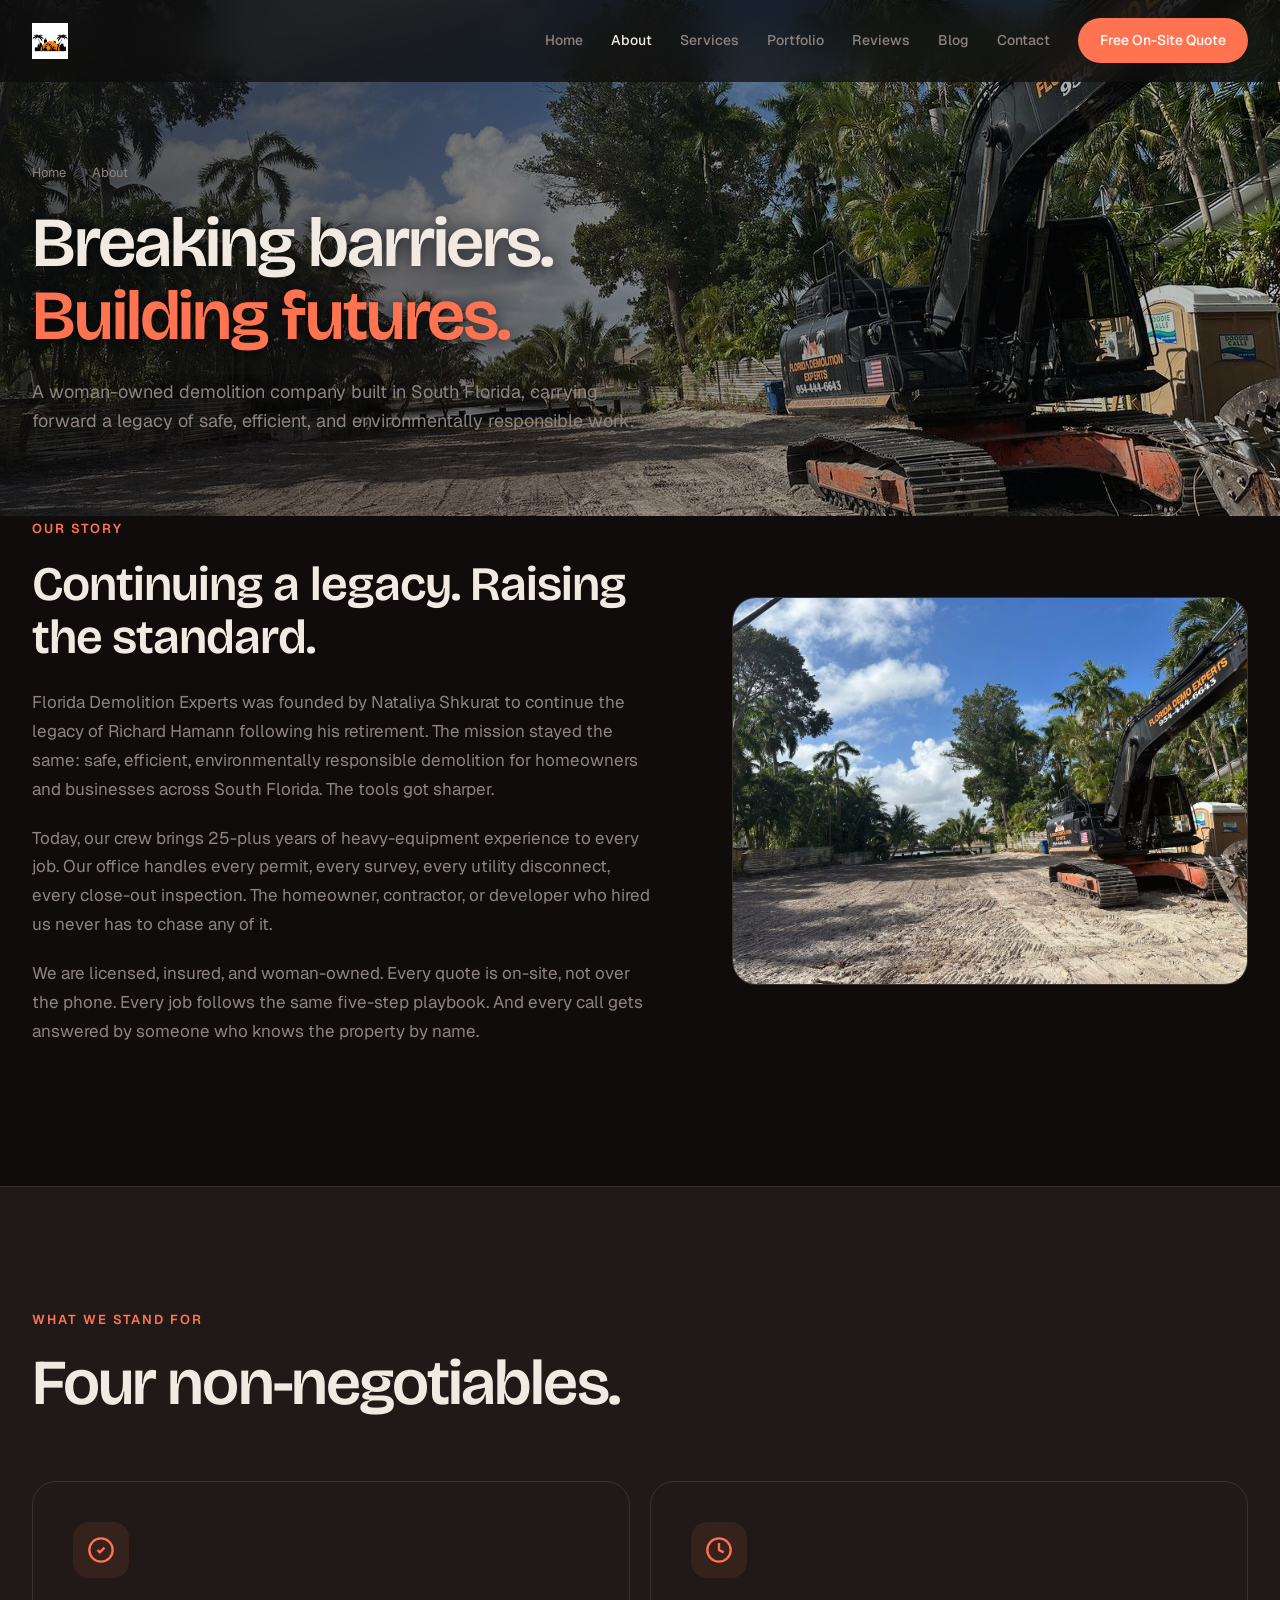
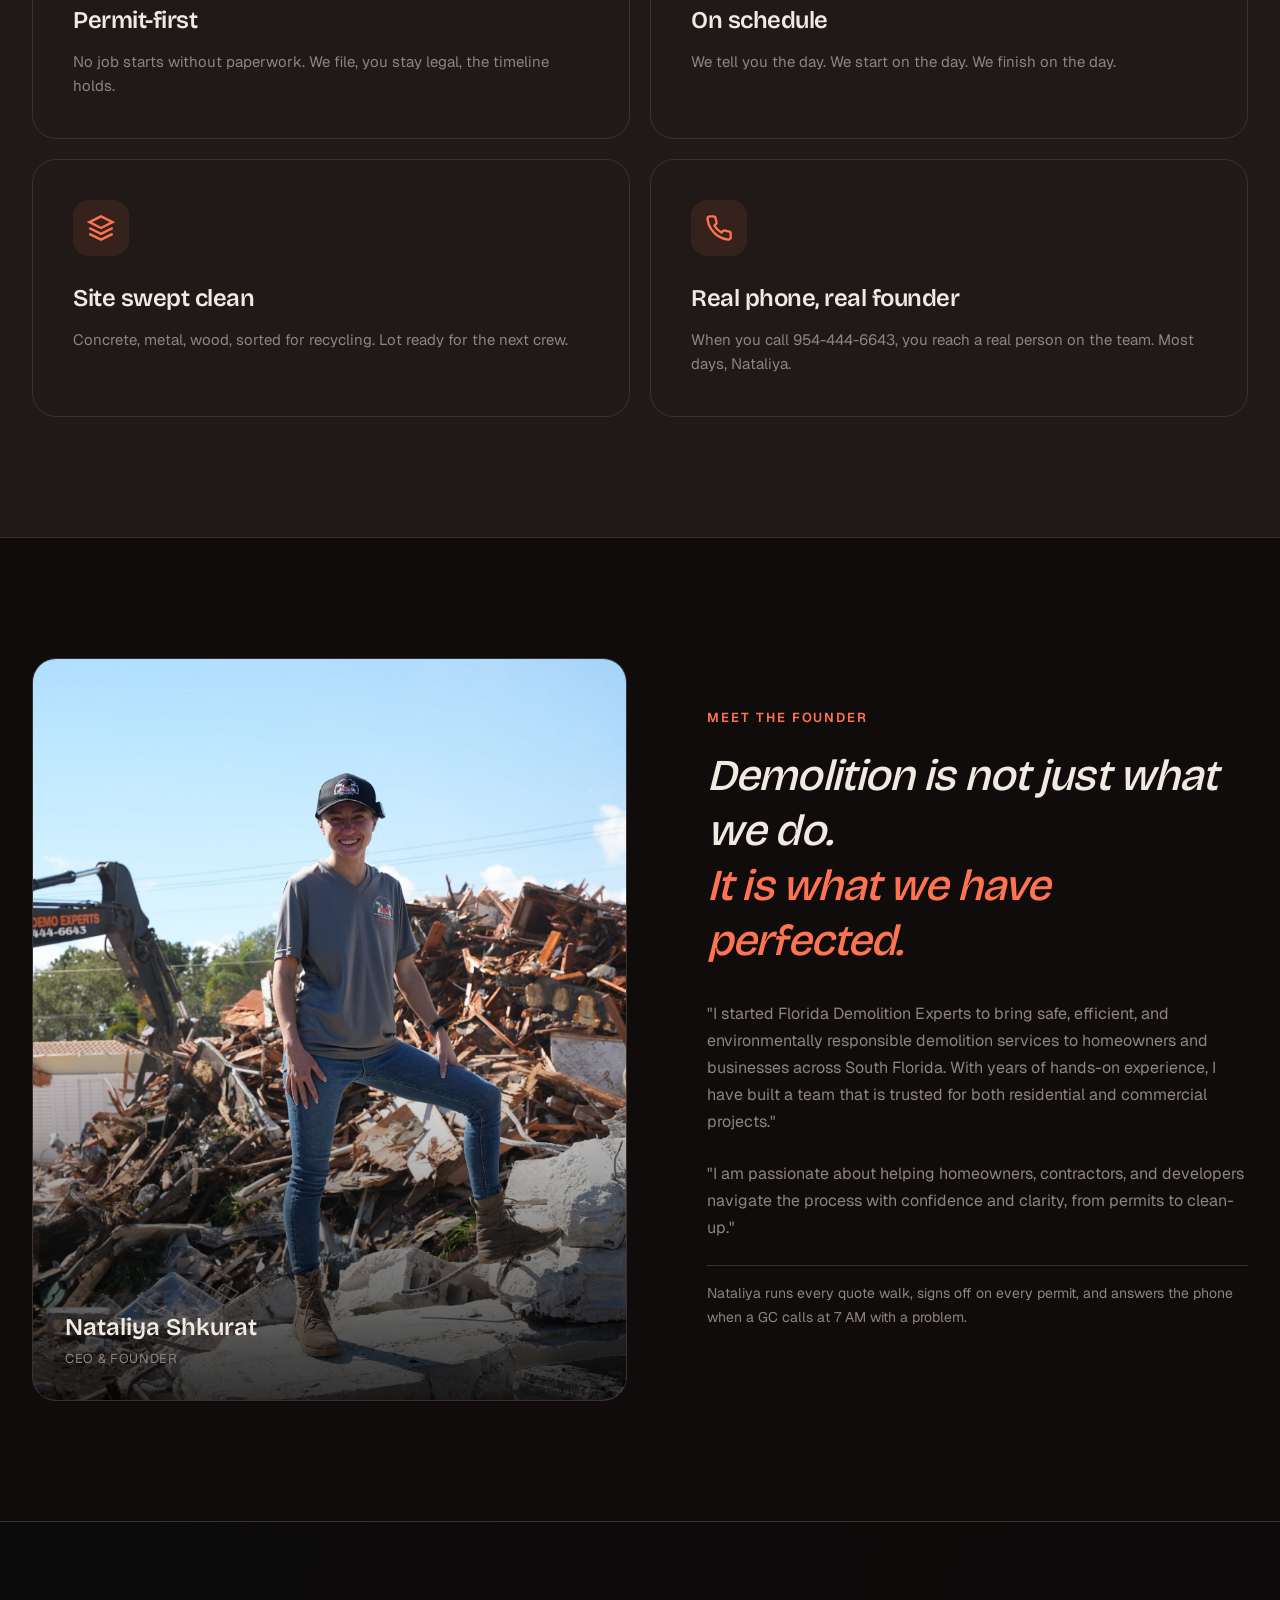
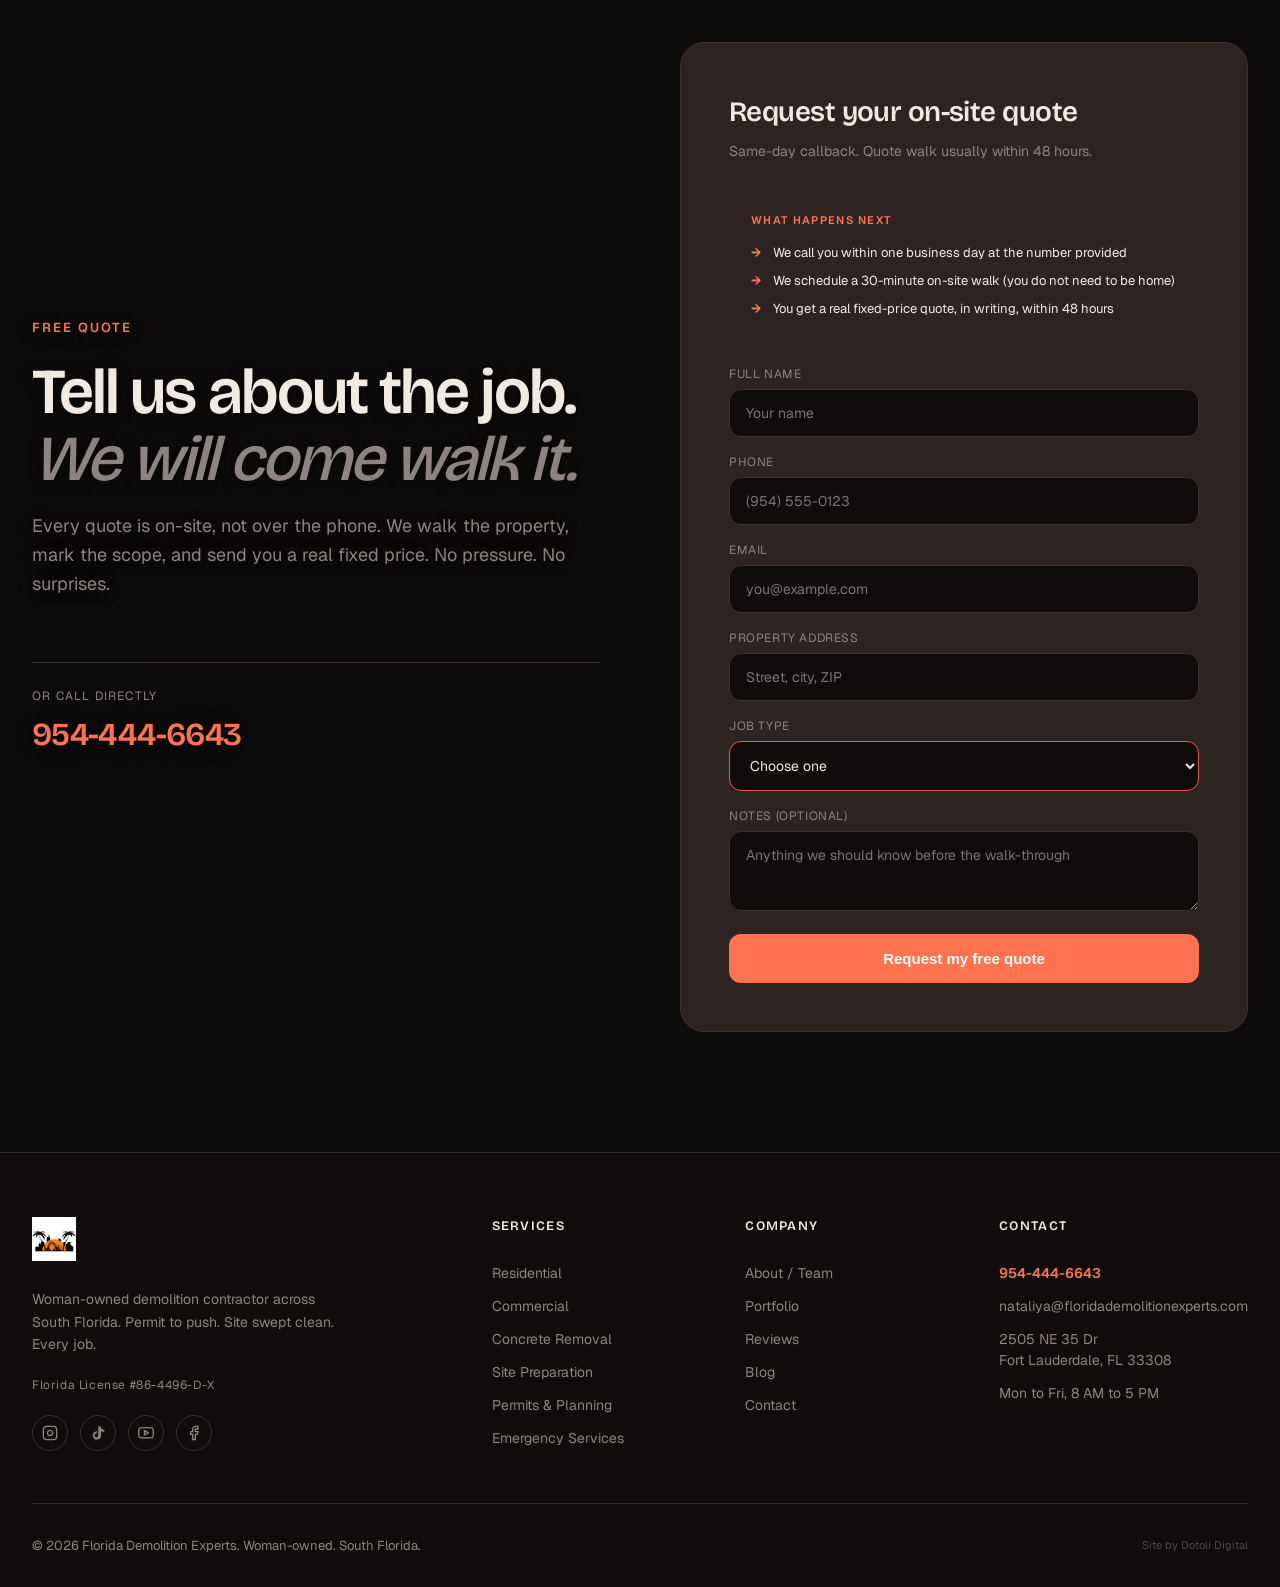
==== commit 38252017: "Cleanup: replace remaining Space Grotesk inline styles + swap contact-page form to validated version" ====
--- a/about.html
+++ b/about.html
@@ -35,7 +35,7 @@
 <section class="page-header with-bg" style="background-image: url('/img/job-625.jpg');">
   <div class="container">
     <div class="crumb"><a href="/">Home</a><span class="sep">/</span><span>About</span></div>
-    <h1 style="font-family:'Space Grotesk'; font-size: clamp(40px,5.5vw,72px); font-weight: 600; line-height: 1.05; letter-spacing: -0.03em; max-width: 900px;">Breaking barriers.<br><span style="color: var(--accent);">Building futures.</span></h1>
+    <h1 style="font-family:'Bricolage Grotesque', sans-serif; font-size: clamp(40px,5.5vw,72px); font-weight: 600; line-height: 1.05; letter-spacing: -0.03em; max-width: 900px;">Breaking barriers.<br><span style="color: var(--accent);">Building futures.</span></h1>
     <p style="color: var(--muted); font-size: 18px; max-width: 620px; margin-top: 24px; line-height: 1.6;">A woman-owned demolition company built in South Florida, carrying forward a legacy of safe, efficient, and environmentally responsible work.</p>
   </div>
 </section>
@@ -243,7 +243,7 @@
 document.querySelectorAll('.reveal').forEach(el => observer.observe(el));
 
 // Quote form: client-side validation + inline success (Formspree-compatible)
-const qf = document.getElementById('quote-form');
+const qf = document.getElementById('quote-form') || document.getElementById('quote-form-contact');
 if (qf) {
   qf.addEventListener('submit', async (e) => {
     e.preventDefault();
